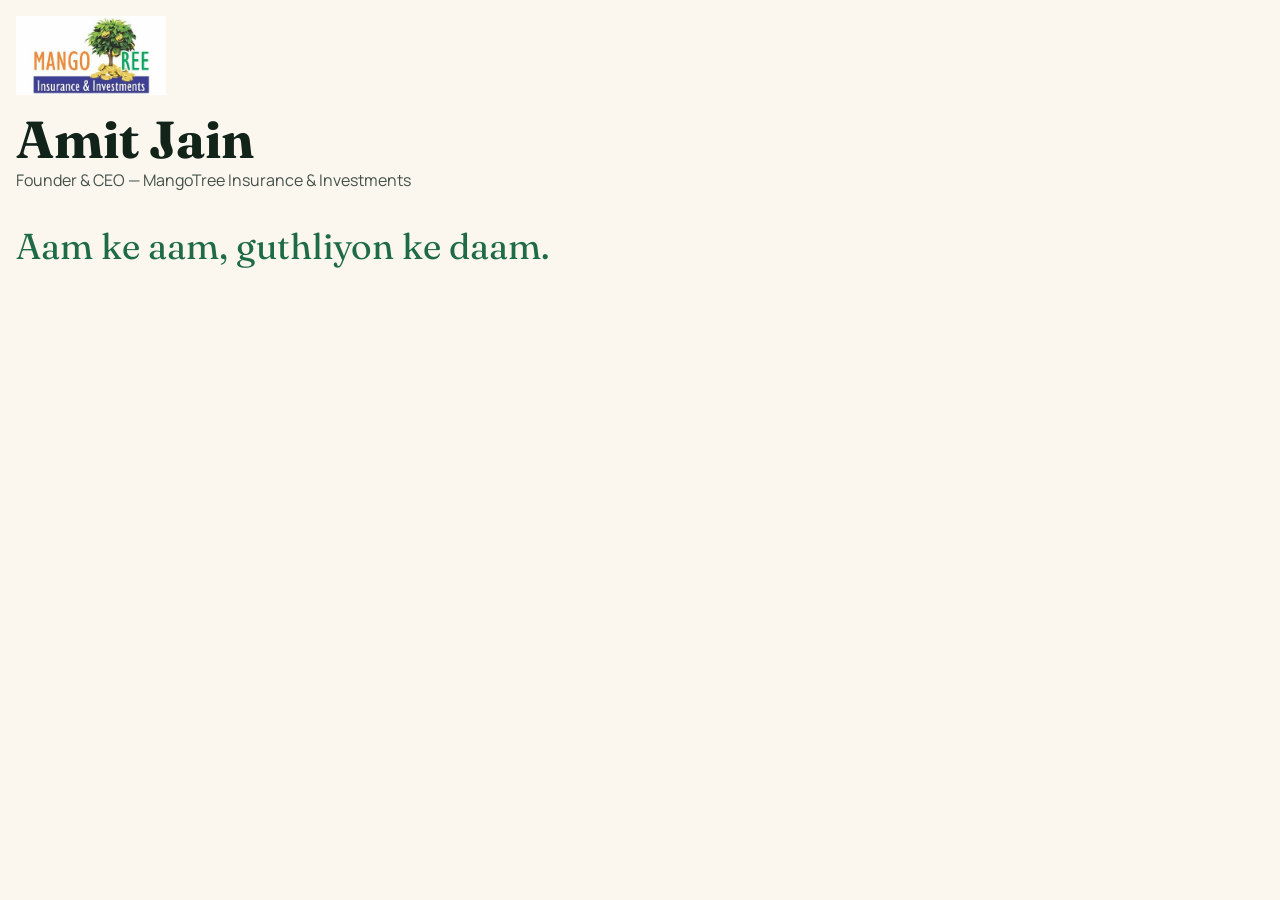
==== index.html @ afc6d222 "feat(phase-1): initialize foundation, design tokens, and base layout" ====
<!DOCTYPE html>
<html lang="en-IN">
<head>
  <meta charset="UTF-8">
  <meta name="viewport" content="width=device-width, initial-scale=1, viewport-fit=cover">
  <title>MangoTree Insurance & Investments</title>
  <link rel="preconnect" href="https://fonts.googleapis.com">
  <link rel="preconnect" href="https://fonts.gstatic.com" crossorigin>
  <link href="https://fonts.googleapis.com/css2?family=Fraunces:ital,opsz,wght@0,9..144,100..900;1,9..144,100..900&family=Manrope:wght@200..800&display=swap" rel="stylesheet">
  
  <link rel="stylesheet" href="./css/tokens.css">
  <link rel="stylesheet" href="./css/base.css">
  <link rel="stylesheet" href="./css/layout.css">
  
  <style>
    /* Temporary styling for Phase 1 */
    .hero-container {
      padding: var(--s-4);
      display: flex;
      flex-direction: column;
      align-items: flex-start;
      gap: var(--s-4);
    }
    .logo {
      width: 150px;
    }
    h1 {
      font-family: var(--font-display);
      font-size: var(--fs-hero);
      margin: 0;
      line-height: 1.1;
    }
    h2 {
      font-family: var(--font-ui);
      font-size: var(--fs-body);
      color: var(--ink-2);
      font-weight: normal;
      margin: 0;
    }
    .tagline {
      font-family: var(--font-display);
      font-size: var(--fs-h2);
      color: var(--leaf-700);
      margin: var(--s-2) 0;
    }
  </style>
</head>
<body>
  <div class="hero-container">
    <img id="hero-logo" class="logo" src="" alt="MangoTree Logo">
    <div>
      <h1 id="hero-name">Name</h1>
      <h2 id="hero-title">Title</h2>
    </div>
    <p id="hero-tagline" class="tagline" lang="hi-Latn">Tagline</p>
  </div>

  <script type="module">
    import { CONFIG } from './js/config.js';
    
    document.addEventListener("DOMContentLoaded", () => {
      document.title = `${CONFIG.profile.name} | ${CONFIG.profile.title} | ${CONFIG.profile.company}`;
      document.getElementById('hero-name').textContent = CONFIG.profile.name;
      document.getElementById('hero-title').textContent = `${CONFIG.profile.title} — ${CONFIG.profile.company}`;
      document.getElementById('hero-tagline').textContent = CONFIG.profile.tagline;
      document.getElementById('hero-logo').src = './assets/img/logo-mangotree.png';
    });
  </script>
</body>
</html>
---- css/tokens.css ----
@layer tokens, base, layout, components, sections, motion;

@layer tokens {
  :root {
    color-scheme: light;

    /* Color — REPLACE with values sampled from the real logo */
    --paper: #FBF7EF;  --paper-2: #F3ECDD;
    --ink: #12231A;    --ink-2: #445248;
    --leaf-900: #0F3D2A; --leaf-700: #1E6B45;
    --mango-500: #F29A1F; --sky-700: #1F4E8C;
    --line: rgb(18 35 26 / .12);
    --focus: var(--sky-700);

    /* Type */
    --font-display: "Fraunces", Georgia, "Times New Roman", serif;
    --font-ui: "Manrope", system-ui, -apple-system, "Segoe UI", Roboto, sans-serif;
    --fs-hero: clamp(2rem, 1.2rem + 3.6vw, 3.25rem);
    --fs-h2:   clamp(1.5rem, 1.1rem + 1.6vw, 2.25rem);
    --fs-body: 1rem;
    --fs-small: .8125rem;

    /* Space (4-pt) */
    --s-1: 4px; --s-2: 8px; --s-3: 12px; --s-4: 16px;
    --s-5: 24px; --s-6: 32px; --s-7: 48px; --s-8: 72px;

    /* Shape + elevation */
    --r-sm: 10px; --r-md: 18px; --r-pill: 999px;
    --sh-1: 0 1px 2px rgb(18 35 26 / .06), 0 2px 8px rgb(18 35 26 / .05);
    --sh-2: 0 4px 14px rgb(18 35 26 / .10);
    --sh-3: 0 18px 48px rgb(18 35 26 / .22);

    /* Motion */
    --ease-out: cubic-bezier(.22, 1, .36, 1);
    --ease-in-out: cubic-bezier(.65, 0, .35, 1);
    --dur-1: 120ms; --dur-2: 220ms; --dur-3: 400ms; --dur-4: 700ms;
  }
}
---- css/base.css ----
@layer base {
  html { -webkit-text-size-adjust: 100%; scroll-padding-top: 1rem; }
  body { margin: 0; background: var(--paper); color: var(--ink);
         font: 400 var(--fs-body)/1.6 var(--font-ui);
         -webkit-tap-highlight-color: transparent; }
  a, button { touch-action: manipulation; }
  :focus-visible { outline: 2px solid var(--focus); outline-offset: 2px; }
  .hero { min-height: 100svh; }
  img { max-width: 100%; height: auto; }
  body:has(dialog[open]) { overflow: hidden; }
}
---- css/layout.css ----
/* Layout styles will be added in Phase 2/3 */
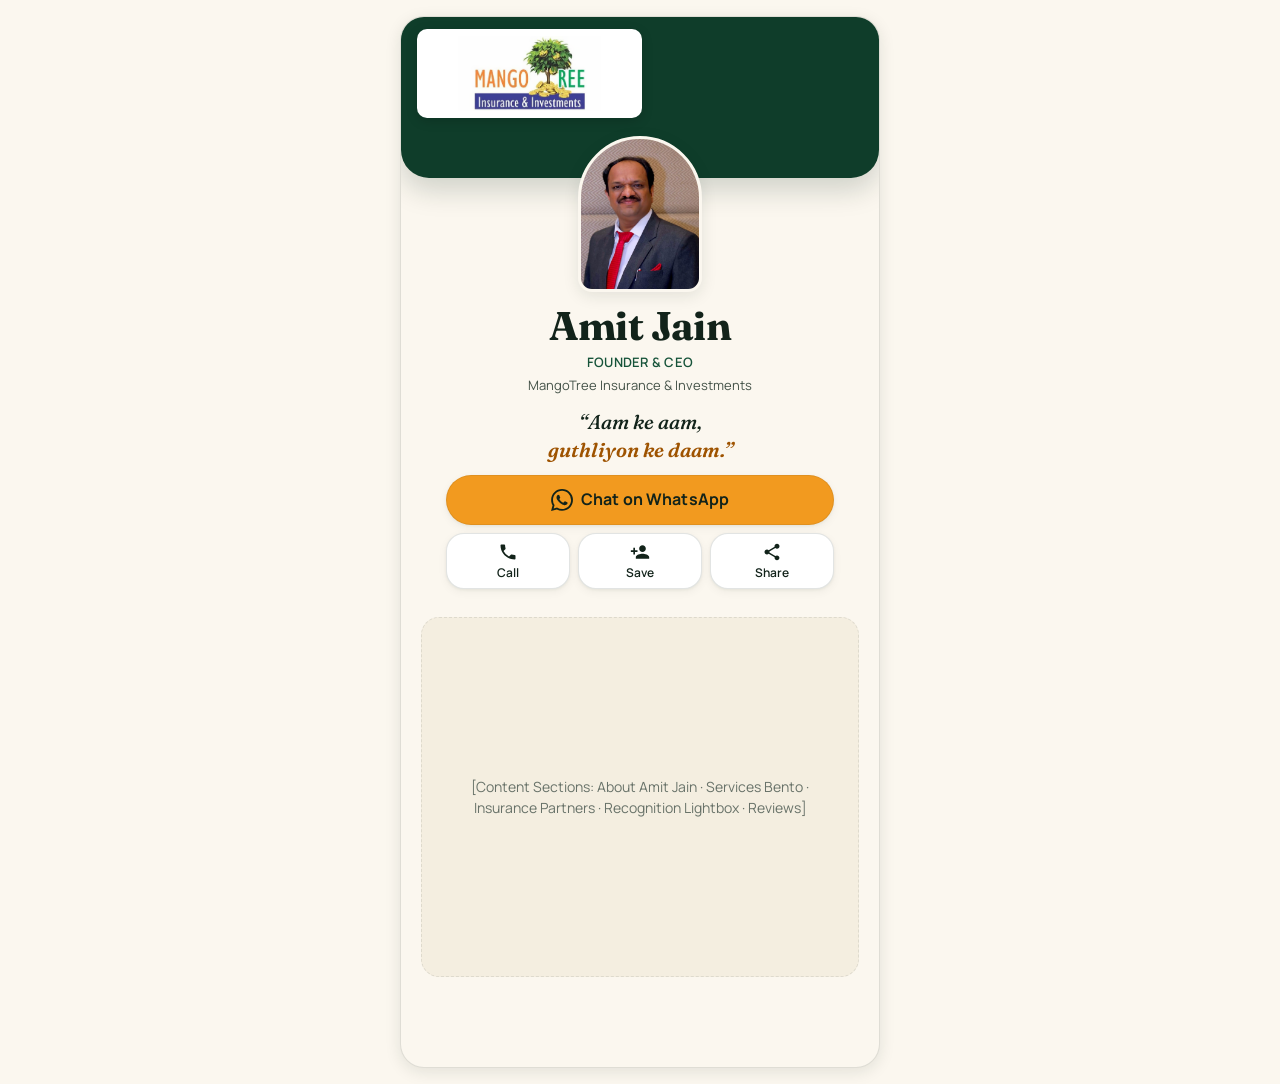
==== commit 34f557a8: "feat(phase-2-3): complete hero, action cluster, vcard, share modal, and toast system" ====
--- a/index.html
+++ b/index.html
@@ -3,68 +3,355 @@
 <head>
   <meta charset="UTF-8">
   <meta name="viewport" content="width=device-width, initial-scale=1, viewport-fit=cover">
-  <title>MangoTree Insurance & Investments</title>
+  <meta name="theme-color" content="#0F3D2A">
+  <meta name="description" content="MangoTree Insurance & Investments — Personalised guidance for Life, Health, Mutual Funds and General Insurance by Amit Jain, Founder & CEO.">
+  <title>Amit Jain — Founder & CEO | MangoTree Insurance & Investments</title>
+
+  <!-- Typography Preconnect & Google Fonts -->
   <link rel="preconnect" href="https://fonts.googleapis.com">
   <link rel="preconnect" href="https://fonts.gstatic.com" crossorigin>
-  <link href="https://fonts.googleapis.com/css2?family=Fraunces:ital,opsz,wght@0,9..144,100..900;1,9..144,100..900&family=Manrope:wght@200..800&display=swap" rel="stylesheet">
+  <link href="https://fonts.googleapis.com/css2?family=Fraunces:ital,opsz,wght@0,9..144,500;0,9..144,600;0,9..144,700;1,9..144,500;1,9..144,600&family=Manrope:wght@400;500;600;700&display=swap" rel="stylesheet">
   
+  <!-- Modern Cascading Layer Stylesheets -->
   <link rel="stylesheet" href="./css/tokens.css">
   <link rel="stylesheet" href="./css/base.css">
   <link rel="stylesheet" href="./css/layout.css">
-  
-  <style>
-    /* Temporary styling for Phase 1 */
-    .hero-container {
-      padding: var(--s-4);
-      display: flex;
-      flex-direction: column;
-      align-items: flex-start;
-      gap: var(--s-4);
-    }
-    .logo {
-      width: 150px;
-    }
-    h1 {
-      font-family: var(--font-display);
-      font-size: var(--fs-hero);
-      margin: 0;
-      line-height: 1.1;
-    }
-    h2 {
-      font-family: var(--font-ui);
-      font-size: var(--fs-body);
-      color: var(--ink-2);
-      font-weight: normal;
-      margin: 0;
-    }
-    .tagline {
-      font-family: var(--font-display);
-      font-size: var(--fs-h2);
-      color: var(--leaf-700);
-      margin: var(--s-2) 0;
-    }
-  </style>
+  <link rel="stylesheet" href="./css/components.css">
 </head>
 <body>
-  <div class="hero-container">
-    <img id="hero-logo" class="logo" src="" alt="MangoTree Logo">
-    <div>
-      <h1 id="hero-name">Name</h1>
-      <h2 id="hero-title">Title</h2>
+
+  <!-- Inlined SVG Sprite: Guaranteed 100% reliable rendering across all protocols -->
+  <svg xmlns="http://www.w3.org/2000/svg" style="display: none;" aria-hidden="true">
+    <symbol id="icon-whatsapp" viewBox="0 0 24 24">
+      <path fill="currentColor" d="M17.472 14.382c-.297-.149-1.758-.867-2.03-.967-.273-.099-.471-.148-.67.15-.197.297-.767.966-.94 1.164-.173.199-.347.223-.644.075-.297-.15-1.255-.463-2.39-1.475-.888-.788-1.487-1.761-1.66-2.059-.173-.297-.018-.458.13-.606.134-.133.298-.347.446-.52.149-.174.198-.298.298-.497.099-.198.05-.371-.025-.52-.075-.149-.669-1.612-.916-2.207-.242-.579-.487-.5-.669-.51a12.8 12.8 0 0 0-.57-.01c-.198 0-.52.074-.792.372-.272.297-1.04 1.016-1.04 2.479 0 1.462 1.065 2.875 1.213 3.074.149.198 2.096 3.2 5.077 4.487.709.306 1.262.489 1.694.625.712.227 1.36.195 1.871.118.571-.085 1.758-.719 2.006-1.413.248-.694.248-1.289.173-1.413-.074-.124-.272-.198-.57-.347m-5.421 7.403h-.004a9.87 9.87 0 0 1-5.031-1.378l-.361-.214-3.741.982.998-3.648-.235-.374a9.86 9.86 0 0 1-1.51-5.26c.001-5.45 4.436-9.884 9.888-9.884 2.64 0 5.122 1.03 6.988 2.898a9.825 9.825 0 0 1 2.893 6.994c-.003 5.45-4.437 9.884-9.885 9.884m8.413-18.297A11.815 11.815 0 0 0 12.05 0C5.495 0 .16 5.335.157 11.892c0 2.096.547 4.142 1.588 5.945L.057 24l6.305-1.654a11.882 11.882 0 0 0 5.683 1.448h.005c6.554 0 11.89-5.335 11.893-11.893a11.821 11.821 0 0 0-3.48-8.413z"/>
+    </symbol>
+    <symbol id="icon-phone" viewBox="0 0 24 24">
+      <path fill="currentColor" d="M6.62 10.79a15.053 15.053 0 0 0 6.59 6.59l2.2-2.2c.27-.27.67-.36 1.02-.24 1.12.37 2.33.57 3.57.57.55 0 1 .45 1 1V20c0 .55-.45 1-1 1-9.39 0-17-7.61-17-17 0-.55.45-1 1-1h3.5c.55 0 1 .45 1 1 0 1.25.2 2.45.57 3.57.11.35.03.74-.25 1.02l-2.2 2.2z"/>
+    </symbol>
+    <symbol id="icon-user-plus" viewBox="0 0 24 24">
+      <path fill="currentColor" d="M15 12c2.21 0 4-1.79 4-4s-1.79-4-4-4-4 1.79-4 4 1.79 4 4 4zm-9-2V7H4v3H1v2h3v3h2v-3h3v-2H6zm9 4c-2.67 0-8 1.34-8 4v2h16v-2c0-2.66-5.33-4-8-4z"/>
+    </symbol>
+    <symbol id="icon-share" viewBox="0 0 24 24">
+      <path fill="currentColor" d="M18 16.08c-.76 0-1.44.3-1.96.77L8.91 12.7c.05-.23.09-.46.09-.7s-.04-.47-.09-.7l7.05-4.11c.54.5 1.25.81 2.04.81 1.66 0 3-1.34 3-3s-1.34-3-3-3-3 1.34-3 3c0 .24.04.47.09.7L8.04 9.81C7.5 9.31 6.79 9 6 9c-1.66 0-3 1.34-3 3s1.34 3 3 3c.79 0 1.5-.31 2.04-.81l7.12 4.16c-.05.21-.08.43-.08.65 0 1.61 1.31 2.92 2.92 2.92 1.61 0 2.92-1.31 2.92-2.92s-1.31-2.92-2.92-2.92z"/>
+    </symbol>
+    <symbol id="icon-copy" viewBox="0 0 24 24">
+      <path fill="currentColor" d="M16 1H4c-1.1 0-2 .9-2 2v14h2V3h12V1zm3 4H8c-1.1 0-2 .9-2 2v14c0 1.1.9 2 2 2h11c1.1 0 2-.9 2-2V7c0-1.1-.9-2-2-2zm0 16H8V7h11v14z"/>
+    </symbol>
+    <symbol id="icon-close" viewBox="0 0 24 24">
+      <path fill="currentColor" d="M19 6.41L17.59 5 12 10.59 6.41 5 5 6.41 10.59 12 5 17.59 6.41 19 12 13.41 17.59 19 19 17.59 13.41 12z"/>
+    </symbol>
+    <symbol id="icon-x" viewBox="0 0 24 24">
+      <path fill="currentColor" d="M18.244 2.25h3.308l-7.227 8.26 8.502 11.24H16.17l-5.214-6.817L4.99 21.75H1.68l7.73-8.835L1.254 2.25H8.08l4.713 6.231zm-1.161 17.52h1.833L7.084 4.126H5.117z"/>
+    </symbol>
+    <symbol id="icon-facebook" viewBox="0 0 24 24">
+      <path fill="currentColor" d="M24 12.073c0-6.627-5.373-12-12-12s-12 5.373-12 12c0 5.99 4.388 10.954 10.125 11.854v-8.385H7.078v-3.47h3.047V9.43c0-3.007 1.792-4.669 4.533-4.669 1.312 0 2.686.235 2.686.235v2.953H15.83c-1.491 0-1.956.925-1.956 1.874v2.25h3.328l-.532 3.47h-2.796v8.385C19.612 23.027 24 18.062 24 12.073z"/>
+    </symbol>
+    <symbol id="icon-linkedin" viewBox="0 0 24 24">
+      <path fill="currentColor" d="M19 0h-14c-2.761 0-5 2.239-5 5v14c0 2.761 2.239 5 5 5h14c2.762 0 5-2.239 5-5v-14c0-2.761-2.238-5-5-5zm-11 19h-3v-11h3v11zm-1.5-12.268c-.966 0-1.75-.79-1.75-1.764s.784-1.764 1.75-1.764 1.75.79 1.75 1.764-.783 1.764-1.75 1.764zm13.5 12.268h-3v-5.604c0-3.368-4-3.113-4 0v5.604h-3v-11h3v1.765c1.396-2.586 7-2.777 7 2.476v6.759z"/>
+    </symbol>
+  </svg>
+
+  <!-- Mobile-first App Shell -->
+  <main class="app-shell">
+    
+    <!-- Hero Section -->
+    <section class="hero-section" aria-label="Amit Jain profile header">
+      
+      <!-- Canopy Field: Forest Green Protective Header -->
+      <div class="canopy-field">
+        <header class="canopy-header">
+          <a href="./" class="brand-logo-link" aria-label="MangoTree Insurance & Investments Home">
+            <img id="brand-logo" class="brand-logo" src="./assets/img/logo-mangotree.png" alt="MangoTree Insurance & Investments Logo">
+          </a>
+        </header>
+      </div>
+
+      <!-- Canopy Arch: Amit Jain Portrait -->
+      <div class="portrait-arch-wrap">
+        <div class="portrait-arch">
+          <picture>
+            <source srcset="./assets/img/portrait-amit-jain.jpeg" type="image/jpeg">
+            <img id="portrait-img" class="portrait-img" src="./assets/img/portrait-amit-jain.jpeg" alt="Portrait of Amit Jain" width="124" height="156" fetchpriority="high">
+          </picture>
+        </div>
+      </div>
+
+      <!-- Identity Details -->
+      <div class="hero-identity">
+        <h1 id="hero-name" class="hero-name">Amit Jain</h1>
+        <p id="hero-role" class="hero-role">Founder & CEO</p>
+        <p id="hero-company" class="hero-company">MangoTree Insurance & Investments</p>
+        
+        <!-- Tagline: Hindi in Latin Script with WCAG AA Accent -->
+        <p id="hero-tagline" class="hero-tagline" lang="hi-Latn">
+          <span class="tagline-primary">“Aam ke aam,</span>
+          <span class="tagline-accent">guthliyon ke daam.”</span>
+        </p>
+      </div>
+
+      <!-- Action Cluster: WhatsApp Primary + Call, Save, Share Secondary -->
+      <div id="hero-actions" class="hero-actions-container" aria-label="Primary contact actions">
+        <a id="cta-whatsapp-hero" class="btn btn-whatsapp" href="https://wa.me/919911502502" target="_blank" rel="noopener noreferrer" aria-label="Chat on WhatsApp with Amit Jain">
+          <svg class="btn-icon" aria-hidden="true" width="22" height="22">
+            <use href="#icon-whatsapp"></use>
+          </svg>
+          <span>Chat on WhatsApp</span>
+        </a>
+
+        <div class="hero-secondary-grid">
+          <a id="cta-call-hero" class="btn btn-secondary" href="tel:+919911502502" aria-label="Call Amit Jain">
+            <svg class="btn-icon" aria-hidden="true" width="18" height="18">
+              <use href="#icon-phone"></use>
+            </svg>
+            <span class="btn-label">Call</span>
+          </a>
+
+          <button type="button" id="cta-save-hero" class="btn btn-secondary" aria-label="Save contact to phone">
+            <svg class="btn-icon" aria-hidden="true" width="18" height="18">
+              <use href="#icon-user-plus"></use>
+            </svg>
+            <span class="btn-label">Save</span>
+          </button>
+
+          <button type="button" id="cta-share-hero" class="btn btn-secondary" aria-label="Share digital business card">
+            <svg class="btn-icon" aria-hidden="true" width="18" height="18">
+              <use href="#icon-share"></use>
+            </svg>
+            <span class="btn-label">Share</span>
+          </button>
+        </div>
+      </div>
+    </section>
+
+    <!-- Main Content Area / Upcoming Phases Preview -->
+    <div class="content-body" style="padding: 1rem 1.25rem;">
+      <div style="height: 360px; border: 1.5px dashed var(--line); border-radius: var(--r-md); display: flex; align-items: center; justify-content: center; padding: 1.5rem; background: var(--paper-2); opacity: 0.8; text-align: center; font-size: 0.875rem; color: var(--ink-2);">
+        <span>[Content Sections: About Amit Jain · Services Bento · Insurance Partners · Recognition Lightbox · Reviews]</span>
+      </div>
     </div>
-    <p id="hero-tagline" class="tagline" lang="hi-Latn">Tagline</p>
-  </div>
-
-  <script type="module">
-    import { CONFIG } from './js/config.js';
-    
-    document.addEventListener("DOMContentLoaded", () => {
-      document.title = `${CONFIG.profile.name} | ${CONFIG.profile.title} | ${CONFIG.profile.company}`;
-      document.getElementById('hero-name').textContent = CONFIG.profile.name;
-      document.getElementById('hero-title').textContent = `${CONFIG.profile.title} — ${CONFIG.profile.company}`;
-      document.getElementById('hero-tagline').textContent = CONFIG.profile.tagline;
-      document.getElementById('hero-logo').src = './assets/img/logo-mangotree.png';
-    });
+
+  </main>
+
+  <!-- Sticky Mobile Action Bar (Appears conditionally on scroll) -->
+  <nav id="mobile-action-bar" class="mobile-action-bar" aria-label="Quick contact actions" aria-hidden="true">
+    <div class="mobile-action-bar-inner">
+      <a id="cta-whatsapp-bar" class="bar-btn bar-btn-whatsapp" href="https://wa.me/919911502502" target="_blank" rel="noopener noreferrer" aria-label="Chat on WhatsApp">
+        <svg class="btn-icon" aria-hidden="true" width="18" height="18">
+          <use href="#icon-whatsapp"></use>
+        </svg>
+        <span>WhatsApp</span>
+      </a>
+
+      <a id="cta-call-bar" class="bar-btn" href="tel:+919911502502" aria-label="Call Amit Jain">
+        <svg class="btn-icon" aria-hidden="true" width="18" height="18">
+          <use href="#icon-phone"></use>
+        </svg>
+        <span>Call</span>
+      </a>
+
+      <button type="button" id="cta-save-bar" class="bar-btn" aria-label="Save contact to phone">
+        <svg class="btn-icon" aria-hidden="true" width="18" height="18">
+          <use href="#icon-user-plus"></use>
+        </svg>
+        <span>Save</span>
+      </button>
+
+      <button type="button" id="cta-share-bar" class="bar-btn" aria-label="Share digital business card">
+        <svg class="btn-icon" aria-hidden="true" width="18" height="18">
+          <use href="#icon-share"></use>
+        </svg>
+        <span>Share</span>
+      </button>
+    </div>
+  </nav>
+
+  <!-- Custom Accessible Share Modal Dialog -->
+  <dialog id="share-dialog" aria-labelledby="share-dialog-title">
+    <div class="dialog-sheet">
+      <header class="dialog-header">
+        <h2 id="share-dialog-title" class="dialog-title">Share Digital Card</h2>
+        <button type="button" class="dialog-close-btn" data-close-dialog aria-label="Close dialog">
+          <svg class="btn-icon" aria-hidden="true"><use href="#icon-close"></use></svg>
+        </button>
+      </header>
+
+      <div class="dialog-body">
+        <p style="margin: 0; font-size: var(--fs-small); color: var(--ink-2);">
+          Share Amit Jain's smart digital business card with your contacts:
+        </p>
+
+        <!-- Platform Targets: Sharing digital card URL to visitor's own network -->
+        <div class="share-grid">
+          <a id="share-whatsapp" class="share-item share-item-whatsapp" href="#" target="_blank" rel="noopener noreferrer" aria-label="Share via WhatsApp">
+            <span class="share-icon-wrap">
+              <svg class="btn-icon" aria-hidden="true"><use href="#icon-whatsapp"></use></svg>
+            </span>
+            <span>WhatsApp</span>
+          </a>
+
+          <a id="share-x" class="share-item share-item-x" href="#" target="_blank" rel="noopener noreferrer" aria-label="Share on X">
+            <span class="share-icon-wrap">
+              <svg class="btn-icon" aria-hidden="true"><use href="#icon-x"></use></svg>
+            </span>
+            <span>X (Twitter)</span>
+          </a>
+
+          <a id="share-facebook" class="share-item share-item-facebook" href="#" target="_blank" rel="noopener noreferrer" aria-label="Share on Facebook">
+            <span class="share-icon-wrap">
+              <svg class="btn-icon" aria-hidden="true"><use href="#icon-facebook"></use></svg>
+            </span>
+            <span>Facebook</span>
+          </a>
+
+          <a id="share-linkedin" class="share-item share-item-linkedin" href="#" target="_blank" rel="noopener noreferrer" aria-label="Share on LinkedIn">
+            <span class="share-icon-wrap">
+              <svg class="btn-icon" aria-hidden="true"><use href="#icon-linkedin"></use></svg>
+            </span>
+            <span>LinkedIn</span>
+          </a>
+        </div>
+
+        <!-- Copy Direct Link Bar -->
+        <div class="copy-link-box">
+          <input type="text" id="share-url-input" class="copy-link-input" readonly value="" aria-label="Card Link URL">
+          <button type="button" id="btn-copy-link" class="btn-copy-action">
+            <svg class="btn-icon" style="width: 14px; height: 14px;" aria-hidden="true"><use href="#icon-copy"></use></svg>
+            <span>Copy</span>
+          </button>
+        </div>
+      </div>
+    </div>
+  </dialog>
+
+  <!-- ARIA Live Toast Notification Region -->
+  <div id="toast-region" class="toast-region" role="status" aria-live="polite" aria-atomic="true"></div>
+
+  <!-- Standard ES Module Entry -->
+  <script type="module" src="./js/main.js"></script>
+
+  <!-- Desktop file:// Protocol Fallback (Guarantees zero CORS failures when double-clicking index.html) -->
+  <script>
+    if (window.location.protocol === 'file:') {
+      (function() {
+        const CONFIG = {
+          name: "Amit Jain",
+          company: "MangoTree Insurance & Investments",
+          title: "Founder & CEO",
+          phoneE164: "+919911502502",
+          email: "mangotreeinsurance@gmail.com",
+          website: "https://www.mangotreeinsurance.com/",
+          address: "324, Cloud-9 Towers, Vaishali;Ghaziabad;;201010;India",
+          tagline: "Aam ke aam, guthliyon ke daam.",
+          shareText: "Check out MangoTree Insurance & Investments for personalised insurance and investment guidance."
+        };
+
+        function showToast(msg, type) {
+          const region = document.getElementById('toast-region');
+          if (!region) return;
+          region.innerHTML = '<div class="toast-card toast-enter toast-' + (type || 'info') + '"><span>' + msg + '</span></div>';
+          setTimeout(() => { region.innerHTML = ''; }, 3200);
+        }
+
+        // vCard download handler
+        function downloadVCard() {
+          try {
+            const vcard = "BEGIN:VCARD\r\nVERSION:3.0\r\nN:Jain;Amit;;;\r\nFN:" + CONFIG.name + "\r\nORG:" + CONFIG.company + "\r\nTITLE:" + CONFIG.title + "\r\nTEL;TYPE=WORK,VOICE:" + CONFIG.phoneE164 + "\r\nEMAIL;TYPE=WORK:" + CONFIG.email + "\r\nURL:" + CONFIG.website + "\r\nADR;TYPE=WORK:;;" + CONFIG.address + "\r\nNOTE:" + CONFIG.tagline + "\r\nEND:VCARD\r\n";
+            const blob = new Blob([vcard], { type: 'text/vcard;charset=utf-8' });
+            const url = URL.createObjectURL(blob);
+            const a = document.createElement('a');
+            a.href = url;
+            a.download = "Amit_Jain.vcf";
+            a.click();
+            setTimeout(() => URL.revokeObjectURL(url), 12000);
+            showToast('Contact card downloaded! Open to save.', 'success');
+          } catch (e) {
+            const a = document.createElement('a');
+            a.href = './assets/amit-jain.vcf';
+            a.download = "Amit_Jain.vcf";
+            a.click();
+            showToast('Downloading contact card...', 'info');
+          }
+        }
+
+        // Dialog and share setup
+        const dialog = document.getElementById('share-dialog');
+        const shareUrl = window.location.href;
+        const linkInput = document.getElementById('share-url-input');
+        if (linkInput) linkInput.value = shareUrl;
+
+        // Share endpoints
+        const shareWhatsapp = document.getElementById('share-whatsapp');
+        const shareX = document.getElementById('share-x');
+        const shareFb = document.getElementById('share-facebook');
+        const shareLi = document.getElementById('share-linkedin');
+        if (shareWhatsapp) shareWhatsapp.href = "https://wa.me/?text=" + encodeURIComponent(CONFIG.shareText + " " + shareUrl);
+        if (shareX) shareX.href = "https://x.com/intent/post?text=" + encodeURIComponent(CONFIG.shareText) + "&url=" + encodeURIComponent(shareUrl);
+        if (shareFb) shareFb.href = "https://www.facebook.com/sharer/sharer.php?u=" + encodeURIComponent(shareUrl);
+        if (shareLi) shareLi.href = "https://www.linkedin.com/sharing/share-offsite/?url=" + encodeURIComponent(shareUrl);
+
+        function triggerShare() {
+          const isMobile = /Android|iPhone|iPad|iPod/i.test(navigator.userAgent);
+          if (isMobile && navigator.share && navigator.canShare && navigator.canShare({ url: shareUrl })) {
+            navigator.share({ title: CONFIG.name, text: CONFIG.shareText, url: shareUrl }).catch(() => {});
+          } else if (dialog) {
+            dialog.showModal();
+            document.body.classList.add('dialog-open');
+          }
+        }
+
+        // Wire buttons
+        ['cta-save-hero', 'cta-save-bar'].forEach(id => {
+          const btn = document.getElementById(id);
+          if (btn) btn.onclick = downloadVCard;
+        });
+
+        ['cta-share-hero', 'cta-share-bar'].forEach(id => {
+          const btn = document.getElementById(id);
+          if (btn) btn.onclick = triggerShare;
+        });
+
+        if (dialog) {
+          dialog.addEventListener('click', (e) => {
+            const rect = dialog.getBoundingClientRect();
+            if (e.clientX < rect.left || e.clientX > rect.right || e.clientY < rect.top || e.clientY > rect.bottom) {
+              dialog.close();
+              document.body.classList.remove('dialog-open');
+            }
+          });
+          const closeBtn = dialog.querySelector('[data-close-dialog]');
+          if (closeBtn) closeBtn.onclick = () => { dialog.close(); document.body.classList.remove('dialog-open'); };
+        }
+
+        const copyBtn = document.getElementById('btn-copy-link');
+        if (copyBtn) {
+          copyBtn.onclick = () => {
+            navigator.clipboard.writeText(shareUrl).then(() => {
+              showToast('Card link copied to clipboard!', 'success');
+            }).catch(() => {
+              showToast('Link copied!', 'success');
+            });
+          };
+        }
+
+        // Mobile action bar observer
+        const heroActions = document.getElementById('hero-actions');
+        const actionBar = document.getElementById('mobile-action-bar');
+        if (heroActions && actionBar && 'IntersectionObserver' in window) {
+          const observer = new IntersectionObserver(entries => {
+            entries.forEach(entry => {
+              if (!entry.isIntersecting && entry.boundingClientRect.top < 0) {
+                actionBar.classList.add('is-visible');
+                actionBar.setAttribute('aria-hidden', 'false');
+              } else {
+                actionBar.classList.remove('is-visible');
+                actionBar.setAttribute('aria-hidden', 'true');
+              }
+            });
+          });
+          observer.observe(heroActions);
+        }
+      })();
+    }
   </script>
 </body>
 </html>
--- a/css/tokens.css
+++ b/css/tokens.css
@@ -4,35 +4,65 @@
   :root {
     color-scheme: light;
 
-    /* Color — REPLACE with values sampled from the real logo */
-    --paper: #FBF7EF;  --paper-2: #F3ECDD;
-    --ink: #12231A;    --ink-2: #445248;
-    --leaf-900: #0F3D2A; --leaf-700: #1E6B45;
-    --mango-500: #F29A1F; --sky-700: #1F4E8C;
+    /* Brand Color Palette */
+    --paper: #FBF7EF;
+    --paper-2: #F3ECDD;
+    --paper-card: #FFFFFF;
+    --ink: #12231A;
+    --ink-2: #445248;
+    --ink-muted: #627367;
+    --leaf-950: #09261A;
+    --leaf-900: #0F3D2A;
+    --leaf-800: #165339;
+    --leaf-700: #1E6B45;
+    --mango-500: #F29A1F;
+    --mango-600: #DA820D;
+    --mango-text: #9E5300; /* WCAG AA accessible (> 5:1) on --paper */
+    --sky-700: #1F4E8C;
     --line: rgb(18 35 26 / .12);
+    --line-subtle: rgb(18 35 26 / .06);
+    --line-canopy: rgb(251 247 239 / .15);
     --focus: var(--sky-700);
 
-    /* Type */
+    /* Typography */
     --font-display: "Fraunces", Georgia, "Times New Roman", serif;
     --font-ui: "Manrope", system-ui, -apple-system, "Segoe UI", Roboto, sans-serif;
-    --fs-hero: clamp(2rem, 1.2rem + 3.6vw, 3.25rem);
-    --fs-h2:   clamp(1.5rem, 1.1rem + 1.6vw, 2.25rem);
+    
+    --fs-hero: clamp(1.75rem, 1.25rem + 2.5vw, 2.5rem);
+    --fs-h2: clamp(1.35rem, 1.05rem + 1.5vw, 1.85rem);
+    --fs-title: clamp(0.95rem, 0.85rem + 0.5vw, 1.1rem);
     --fs-body: 1rem;
-    --fs-small: .8125rem;
+    --fs-small: 0.8125rem;
+    --fs-caption: 0.75rem;
 
-    /* Space (4-pt) */
-    --s-1: 4px; --s-2: 8px; --s-3: 12px; --s-4: 16px;
-    --s-5: 24px; --s-6: 32px; --s-7: 48px; --s-8: 72px;
+    /* Space Scale (4-pt grid) */
+    --s-1: 4px;
+    --s-2: 8px;
+    --s-3: 12px;
+    --s-4: 16px;
+    --s-5: 24px;
+    --s-6: 32px;
+    --s-7: 48px;
+    --s-8: 72px;
 
-    /* Shape + elevation */
-    --r-sm: 10px; --r-md: 18px; --r-pill: 999px;
-    --sh-1: 0 1px 2px rgb(18 35 26 / .06), 0 2px 8px rgb(18 35 26 / .05);
-    --sh-2: 0 4px 14px rgb(18 35 26 / .10);
+    /* Shape & Elevation */
+    --r-sm: 10px;
+    --r-md: 18px;
+    --r-lg: 24px;
+    --r-arch: 140px 140px 16px 16px;
+    --r-pill: 999px;
+    
+    --sh-1: 0 1px 3px rgb(18 35 26 / .06), 0 3px 10px rgb(18 35 26 / .05);
+    --sh-2: 0 4px 16px rgb(18 35 26 / .10);
     --sh-3: 0 18px 48px rgb(18 35 26 / .22);
+    --sh-canopy: 0 12px 28px rgb(9 38 26 / .18);
 
-    /* Motion */
+    /* Transitions & Motion Tokens */
     --ease-out: cubic-bezier(.22, 1, .36, 1);
     --ease-in-out: cubic-bezier(.65, 0, .35, 1);
-    --dur-1: 120ms; --dur-2: 220ms; --dur-3: 400ms; --dur-4: 700ms;
+    --dur-1: 120ms;
+    --dur-2: 220ms;
+    --dur-3: 400ms;
+    --dur-4: 700ms;
   }
 }
--- a/css/base.css
+++ b/css/base.css
@@ -1,11 +1,72 @@
 @layer base {
-  html { -webkit-text-size-adjust: 100%; scroll-padding-top: 1rem; }
-  body { margin: 0; background: var(--paper); color: var(--ink);
-         font: 400 var(--fs-body)/1.6 var(--font-ui);
-         -webkit-tap-highlight-color: transparent; }
-  a, button { touch-action: manipulation; }
-  :focus-visible { outline: 2px solid var(--focus); outline-offset: 2px; }
-  .hero { min-height: 100svh; }
-  img { max-width: 100%; height: auto; }
-  body:has(dialog[open]) { overflow: hidden; }
+  *, *::before, *::after {
+    box-sizing: border-box;
+  }
+
+  html {
+    -webkit-text-size-adjust: 100%;
+    scroll-behavior: smooth;
+    scroll-padding-top: var(--s-4);
+  }
+
+  body {
+    margin: 0;
+    padding: 0;
+    background-color: var(--paper);
+    color: var(--ink);
+    font-family: var(--font-ui);
+    font-size: var(--fs-body);
+    font-weight: 400;
+    line-height: 1.5;
+    -webkit-tap-highlight-color: transparent;
+    text-rendering: optimizeLegibility;
+    -webkit-font-smoothing: antialiased;
+    min-height: 100svh;
+    display: flex;
+    flex-direction: column;
+  }
+
+  a, button {
+    touch-action: manipulation;
+    font-family: inherit;
+    text-decoration: none;
+    color: inherit;
+  }
+
+  button {
+    background: none;
+    border: none;
+    cursor: pointer;
+    padding: 0;
+  }
+
+  img, svg {
+    display: block;
+    max-width: 100%;
+    height: auto;
+  }
+
+  :focus-visible {
+    outline: 2px solid var(--focus);
+    outline-offset: 2px;
+  }
+
+  /* Prevent body scrolling when dialog modal is open */
+  body:has(dialog[open]),
+  body.dialog-open {
+    overflow: hidden;
+  }
+
+  /* Accessible screen-reader only utility */
+  .sr-only {
+    position: absolute;
+    width: 1px;
+    height: 1px;
+    padding: 0;
+    margin: -1px;
+    overflow: hidden;
+    clip: rect(0, 0, 0, 0);
+    white-space: nowrap;
+    border: 0;
+  }
 }
--- a/css/layout.css
+++ b/css/layout.css
@@ -1 +1,239 @@
-/* Layout styles will be added in Phase 2/3 */
+@layer layout {
+  /* Main App Container — Mobile-first card container */
+  .app-shell {
+    width: 100%;
+    min-height: 100svh;
+    margin: 0 auto;
+    display: flex;
+    flex-direction: column;
+    position: relative;
+    background-color: var(--paper);
+    padding-bottom: calc(74px + env(safe-area-inset-bottom, 0px));
+  }
+
+  @media (min-width: 600px) {
+    .app-shell {
+      max-width: 480px;
+      margin: var(--s-4) auto;
+      border-radius: var(--r-lg);
+      border: 1px solid var(--line);
+      box-shadow: var(--sh-2);
+      overflow: hidden;
+      min-height: auto;
+    }
+  }
+
+  /* Hero Section */
+  .hero-section {
+    width: 100%;
+    position: relative;
+    display: flex;
+    flex-direction: column;
+    align-items: center;
+    text-align: center;
+    background-color: var(--paper);
+  }
+
+  /* Canopy Field — Deep Forest Green Protective Header */
+  .canopy-field {
+    width: 100%;
+    background-color: var(--leaf-900);
+    padding: max(var(--s-3), env(safe-area-inset-top)) var(--s-4) var(--s-7);
+    border-radius: 0 0 28px 28px;
+    box-shadow: var(--sh-canopy);
+    display: flex;
+    flex-direction: column;
+    align-items: center;
+    position: relative;
+  }
+
+  .canopy-header {
+    width: 100%;
+    display: flex;
+    justify-content: flex-start;
+    align-items: center;
+    margin-bottom: var(--s-3);
+  }
+
+  .brand-logo-link {
+    display: inline-flex;
+    align-items: center;
+    background-color: #FFFFFF;
+    padding: 6px 14px;
+    border-radius: var(--r-sm);
+    box-shadow: 0 3px 12px rgba(0, 0, 0, 0.16);
+    border: 1px solid rgba(255, 255, 255, 0.25);
+    transition: transform var(--dur-1) var(--ease-out);
+  }
+
+  .brand-logo-link:hover {
+    transform: scale(1.02);
+  }
+
+  .brand-logo {
+    width: clamp(140px, 38vw, 195px);
+    height: auto;
+    max-height: 75px;
+    object-fit: contain;
+    display: block;
+  }
+
+  /* Portrait Arch Wrapper — Overlaps the green canopy boundary */
+  .portrait-arch-wrap {
+    position: relative;
+    margin-top: calc(-1 * var(--s-6) - 10px);
+    margin-bottom: var(--s-3);
+    z-index: 2;
+  }
+
+  .portrait-arch {
+    width: 124px;
+    height: 156px;
+    border-radius: 62px 62px 14px 14px;
+    border: 3.5px solid var(--paper);
+    box-shadow: var(--sh-2);
+    overflow: hidden;
+    background-color: var(--paper-2);
+  }
+
+  .portrait-img {
+    width: 100%;
+    height: 100%;
+    object-fit: cover;
+    object-position: 50% 12%;
+  }
+
+  /* Identity Details */
+  .hero-identity {
+    padding: 0 var(--s-4);
+    display: flex;
+    flex-direction: column;
+    align-items: center;
+    gap: var(--s-1);
+    max-width: 100%;
+  }
+
+  .hero-name {
+    font-family: var(--font-display);
+    font-size: var(--fs-hero);
+    font-weight: 700;
+    line-height: 1.12;
+    color: var(--ink);
+    margin: 0;
+    letter-spacing: -0.015em;
+  }
+
+  .hero-role {
+    font-family: var(--font-ui);
+    font-size: var(--fs-small);
+    font-weight: 600;
+    color: var(--leaf-800);
+    letter-spacing: 0.02em;
+    text-transform: uppercase;
+    margin: 0;
+  }
+
+  .hero-company {
+    font-family: var(--font-ui);
+    font-size: var(--fs-small);
+    color: var(--ink-2);
+    margin: 0;
+  }
+
+  /* Tagline */
+  .hero-tagline {
+    font-family: var(--font-display);
+    font-size: clamp(1.05rem, 0.95rem + 0.6vw, 1.25rem);
+    font-style: italic;
+    font-weight: 500;
+    line-height: 1.35;
+    color: var(--ink);
+    margin: var(--s-2) 0 var(--s-3);
+    display: flex;
+    flex-direction: column;
+    align-items: center;
+    gap: 1px;
+  }
+
+  .tagline-accent {
+    color: var(--mango-text);
+    font-weight: 600;
+  }
+
+  /* Action Cluster Container */
+  .hero-actions-container {
+    width: 100%;
+    padding: 0 var(--s-4) var(--s-3);
+    display: flex;
+    flex-direction: column;
+    gap: var(--s-2);
+    max-width: 420px;
+  }
+
+  .hero-secondary-grid {
+    display: grid;
+    grid-template-columns: repeat(3, 1fr);
+    gap: var(--s-2);
+    width: 100%;
+  }
+
+  /* Sticky Mobile Action Bar */
+  .mobile-action-bar {
+    position: fixed;
+    bottom: 0;
+    left: 0;
+    right: 0;
+    z-index: 100;
+    background: rgba(251, 247, 239, 0.96);
+    backdrop-filter: blur(12px);
+    -webkit-backdrop-filter: blur(12px);
+    border-top: 1px solid var(--line);
+    box-shadow: 0 -4px 16px rgb(18 35 26 / .08);
+    padding: var(--s-2) var(--s-3) max(var(--s-2), env(safe-area-inset-bottom));
+    display: flex;
+    justify-content: center;
+    /* Static states: visibility controlled via class */
+    transform: translateY(110%);
+    opacity: 0;
+    pointer-events: none;
+    transition: transform var(--dur-2) var(--ease-out), opacity var(--dur-2) var(--ease-out);
+  }
+
+  .mobile-action-bar.is-visible {
+    transform: translateY(0);
+    opacity: 1;
+    pointer-events: auto;
+  }
+
+  .mobile-action-bar-inner {
+    width: 100%;
+    max-width: 440px;
+    display: grid;
+    grid-template-columns: 1.4fr 1fr 1fr 1fr;
+    gap: var(--s-1);
+    align-items: center;
+  }
+
+  /* Hide bottom bar when modal dialog is open */
+  body:has(dialog[open]) .mobile-action-bar,
+  body.dialog-open .mobile-action-bar {
+    display: none !important;
+  }
+
+  /* Desktop presentation adjustments */
+  @media (min-width: 600px) {
+    .mobile-action-bar {
+      max-width: 480px;
+      left: 50%;
+      right: auto;
+      transform: translate(-50%, 110%);
+      border-radius: var(--r-md) var(--r-md) 0 0;
+      border: 1px solid var(--line);
+      border-bottom: none;
+    }
+    
+    .mobile-action-bar.is-visible {
+      transform: translate(-50%, 0);
+    }
+  }
+}
--- a/css/components.css
+++ b/css/components.css
@@ -0,0 +1,348 @@
+@layer components {
+  /* Base Button Styling */
+  .btn {
+    display: inline-flex;
+    align-items: center;
+    justify-content: center;
+    gap: var(--s-2);
+    min-height: 46px;
+    padding: var(--s-2) var(--s-3);
+    border-radius: var(--r-md);
+    font-family: var(--font-ui);
+    font-size: var(--fs-small);
+    font-weight: 600;
+    line-height: 1.2;
+    text-align: center;
+    user-select: none;
+    transition: background-color var(--dur-1) var(--ease-out),
+                border-color var(--dur-1) var(--ease-out),
+                transform var(--dur-1) var(--ease-out),
+                box-shadow var(--dur-1) var(--ease-out);
+  }
+
+  .btn:active {
+    transform: scale(0.98);
+  }
+
+  @media (prefers-reduced-motion: reduce) {
+    .btn {
+      transition: none;
+    }
+    .btn:active {
+      transform: none;
+    }
+  }
+
+  /* Primary WhatsApp CTA — Visually dominant element */
+  .btn-whatsapp {
+    width: 100%;
+    min-height: 50px;
+    background-color: var(--mango-500);
+    color: var(--ink);
+    border: 1px solid rgba(18, 35, 26, 0.08);
+    border-radius: var(--r-pill);
+    font-size: 1rem;
+    font-weight: 700;
+    letter-spacing: 0.01em;
+    box-shadow: var(--sh-1);
+    gap: var(--s-2);
+  }
+
+  .btn-whatsapp:hover {
+    background-color: var(--mango-600);
+    box-shadow: var(--sh-2);
+  }
+
+  /* Secondary Hero CTAs (Call, Save, Share) */
+  .btn-secondary {
+    background-color: var(--paper-card);
+    color: var(--ink);
+    border: 1px solid var(--line);
+    border-radius: var(--r-md);
+    box-shadow: var(--sh-1);
+    flex-direction: column;
+    gap: 4px;
+    padding: var(--s-2) 4px;
+    min-height: 48px;
+  }
+
+  .btn-secondary:hover {
+    background-color: var(--paper-2);
+    border-color: rgba(18, 35, 26, 0.22);
+  }
+
+  .btn-secondary .btn-label {
+    font-size: var(--fs-caption);
+    font-weight: 600;
+  }
+
+  /* Icons */
+  .btn-icon {
+    width: 20px;
+    height: 20px;
+    fill: currentColor;
+    flex-shrink: 0;
+  }
+
+  .btn-whatsapp .btn-icon {
+    width: 22px;
+    height: 22px;
+  }
+
+  /* Mobile Bottom Action Bar Buttons */
+  .bar-btn {
+    display: flex;
+    flex-direction: column;
+    align-items: center;
+    justify-content: center;
+    gap: 2px;
+    min-height: 46px;
+    padding: 4px;
+    border-radius: var(--r-sm);
+    color: var(--ink);
+    font-size: 0.725rem;
+    font-weight: 600;
+    transition: background-color var(--dur-1) var(--ease-out);
+  }
+
+  .bar-btn:hover,
+  .bar-btn:active {
+    background-color: rgba(18, 35, 26, 0.06);
+  }
+
+  .bar-btn-whatsapp {
+    background-color: var(--mango-500);
+    color: var(--ink);
+    border-radius: var(--r-pill);
+    padding: 6px 10px;
+    font-weight: 700;
+  }
+
+  .bar-btn-whatsapp:hover {
+    background-color: var(--mango-600);
+  }
+
+  .bar-btn .btn-icon {
+    width: 18px;
+    height: 18px;
+  }
+
+  /* -------------------------------------------------------------
+     DIALOG / MODAL SYSTEM
+     ------------------------------------------------------------- */
+  dialog {
+    border: none;
+    border-radius: var(--r-lg);
+    background-color: var(--paper);
+    color: var(--ink);
+    padding: 0;
+    max-width: min(92vw, 420px);
+    width: 100%;
+    box-shadow: var(--sh-3);
+    margin: auto;
+  }
+
+  dialog::backdrop {
+    background: rgba(15, 61, 42, 0.45);
+    backdrop-filter: blur(6px);
+    -webkit-backdrop-filter: blur(6px);
+  }
+
+  .dialog-sheet {
+    display: flex;
+    flex-direction: column;
+    border: 1px solid var(--line);
+    border-radius: var(--r-lg);
+    overflow: hidden;
+  }
+
+  .dialog-header {
+    display: flex;
+    align-items: center;
+    justify-content: space-between;
+    padding: var(--s-4) var(--s-5) var(--s-3);
+    border-bottom: 1px solid var(--line);
+    background-color: var(--paper-2);
+  }
+
+  .dialog-title {
+    font-family: var(--font-display);
+    font-size: 1.25rem;
+    font-weight: 700;
+    color: var(--ink);
+    margin: 0;
+  }
+
+  .dialog-close-btn {
+    display: inline-flex;
+    align-items: center;
+    justify-content: center;
+    width: 36px;
+    height: 36px;
+    border-radius: var(--r-pill);
+    color: var(--ink-2);
+    background-color: transparent;
+    transition: background-color var(--dur-1) var(--ease-out);
+  }
+
+  .dialog-close-btn:hover {
+    background-color: rgba(18, 35, 26, 0.08);
+    color: var(--ink);
+  }
+
+  .dialog-body {
+    padding: var(--s-5);
+    display: flex;
+    flex-direction: column;
+    gap: var(--s-4);
+  }
+
+  /* Share Target Grid */
+  .share-grid {
+    display: grid;
+    grid-template-columns: repeat(4, 1fr);
+    gap: var(--s-3);
+  }
+
+  .share-item {
+    display: flex;
+    flex-direction: column;
+    align-items: center;
+    gap: 6px;
+    padding: var(--s-3) 4px;
+    background-color: var(--paper-card);
+    border: 1px solid var(--line);
+    border-radius: var(--r-md);
+    color: var(--ink);
+    font-size: var(--fs-caption);
+    font-weight: 600;
+    text-align: center;
+    transition: transform var(--dur-1) var(--ease-out), background-color var(--dur-1) var(--ease-out);
+  }
+
+  .share-item:hover {
+    background-color: var(--paper-2);
+    transform: translateY(-2px);
+  }
+
+  .share-icon-wrap {
+    width: 38px;
+    height: 38px;
+    border-radius: var(--r-pill);
+    display: flex;
+    align-items: center;
+    justify-content: center;
+    background-color: var(--paper-2);
+    color: var(--ink);
+  }
+
+  .share-item-whatsapp .share-icon-wrap { background-color: #25D366; color: #FFFFFF; }
+  .share-item-x .share-icon-wrap { background-color: #000000; color: #FFFFFF; }
+  .share-item-facebook .share-icon-wrap { background-color: #1877F2; color: #FFFFFF; }
+  .share-item-linkedin .share-icon-wrap { background-color: #0A66C2; color: #FFFFFF; }
+
+  /* Copy Link Input Bar */
+  .copy-link-box {
+    display: flex;
+    gap: var(--s-2);
+    background-color: var(--paper-card);
+    border: 1px solid var(--line);
+    border-radius: var(--r-md);
+    padding: 4px 6px 4px var(--s-3);
+    align-items: center;
+  }
+
+  .copy-link-input {
+    flex: 1;
+    border: none;
+    background: transparent;
+    color: var(--ink-2);
+    font-family: var(--font-ui);
+    font-size: var(--fs-small);
+    outline: none;
+    text-overflow: ellipsis;
+  }
+
+  .btn-copy-action {
+    display: inline-flex;
+    align-items: center;
+    gap: 6px;
+    padding: 8px 14px;
+    background-color: var(--leaf-900);
+    color: var(--paper);
+    border-radius: var(--r-sm);
+    font-size: var(--fs-caption);
+    font-weight: 600;
+    transition: background-color var(--dur-1) var(--ease-out);
+  }
+
+  .btn-copy-action:hover {
+    background-color: var(--leaf-700);
+  }
+
+  /* -------------------------------------------------------------
+     TOAST NOTIFICATION SYSTEM
+     ------------------------------------------------------------- */
+  .toast-region {
+    position: fixed;
+    bottom: calc(76px + env(safe-area-inset-bottom, 0px));
+    left: 50%;
+    transform: translateX(-50%);
+    z-index: 1000;
+    display: flex;
+    flex-direction: column;
+    align-items: center;
+    pointer-events: none;
+    width: max-content;
+    max-width: 90vw;
+  }
+
+  .toast-card {
+    pointer-events: auto;
+    background-color: var(--leaf-950);
+    color: var(--paper);
+    padding: var(--s-3) var(--s-4);
+    border-radius: var(--r-pill);
+    box-shadow: var(--sh-3);
+    border: 1px solid var(--line-canopy);
+    display: flex;
+    align-items: center;
+    gap: var(--s-3);
+    font-size: var(--fs-small);
+    font-weight: 600;
+    opacity: 0;
+    transform: translateY(12px) scale(0.96);
+    transition: opacity var(--dur-2) var(--ease-out), transform var(--dur-2) var(--ease-out);
+  }
+
+  .toast-card.toast-enter {
+    opacity: 1;
+    transform: translateY(0) scale(1);
+  }
+
+  .toast-card.toast-exit {
+    opacity: 0;
+    transform: translateY(8px) scale(0.96);
+  }
+
+  .toast-success {
+    border-color: var(--leaf-700);
+  }
+
+  .toast-warning {
+    border-color: var(--mango-500);
+  }
+
+  .toast-close {
+    color: var(--paper-2);
+    font-size: 1.1rem;
+    line-height: 1;
+    padding: 0 4px;
+    opacity: 0.7;
+    cursor: pointer;
+  }
+
+  .toast-close:hover {
+    opacity: 1;
+  }
+}
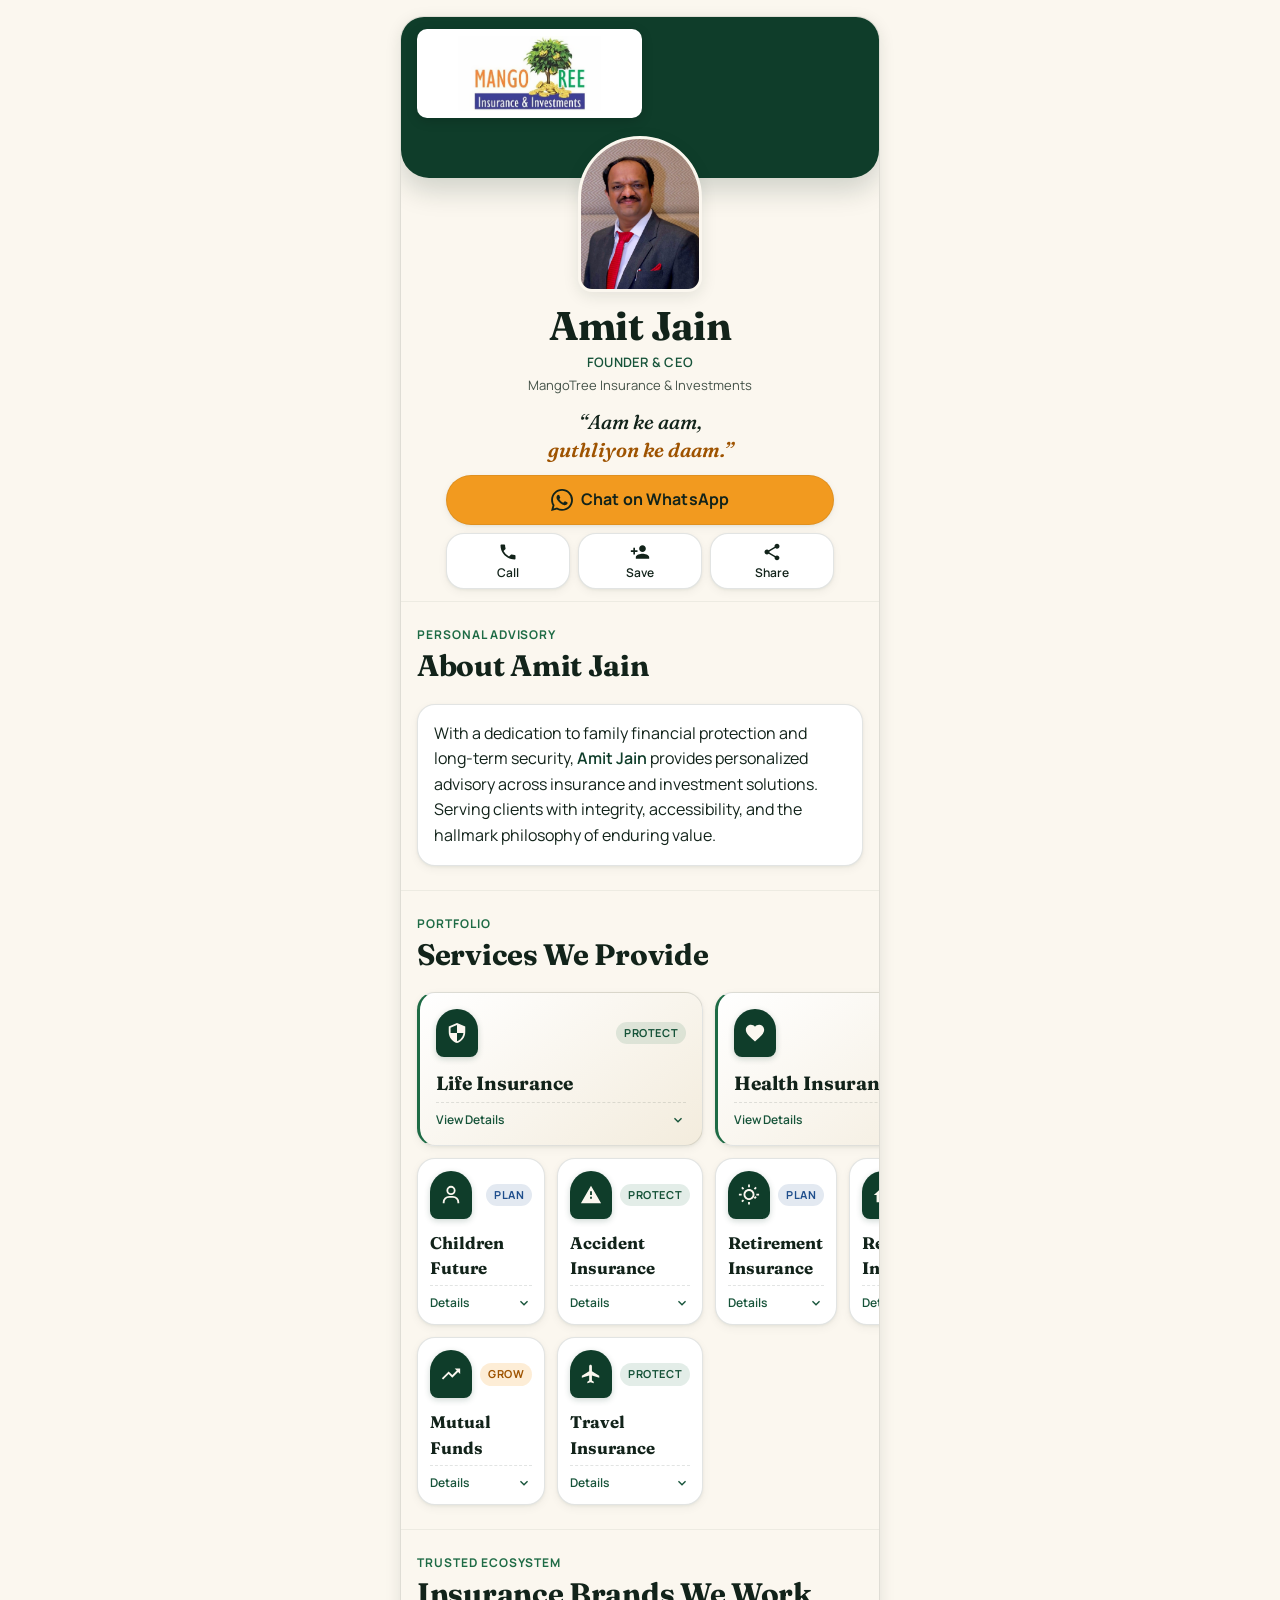
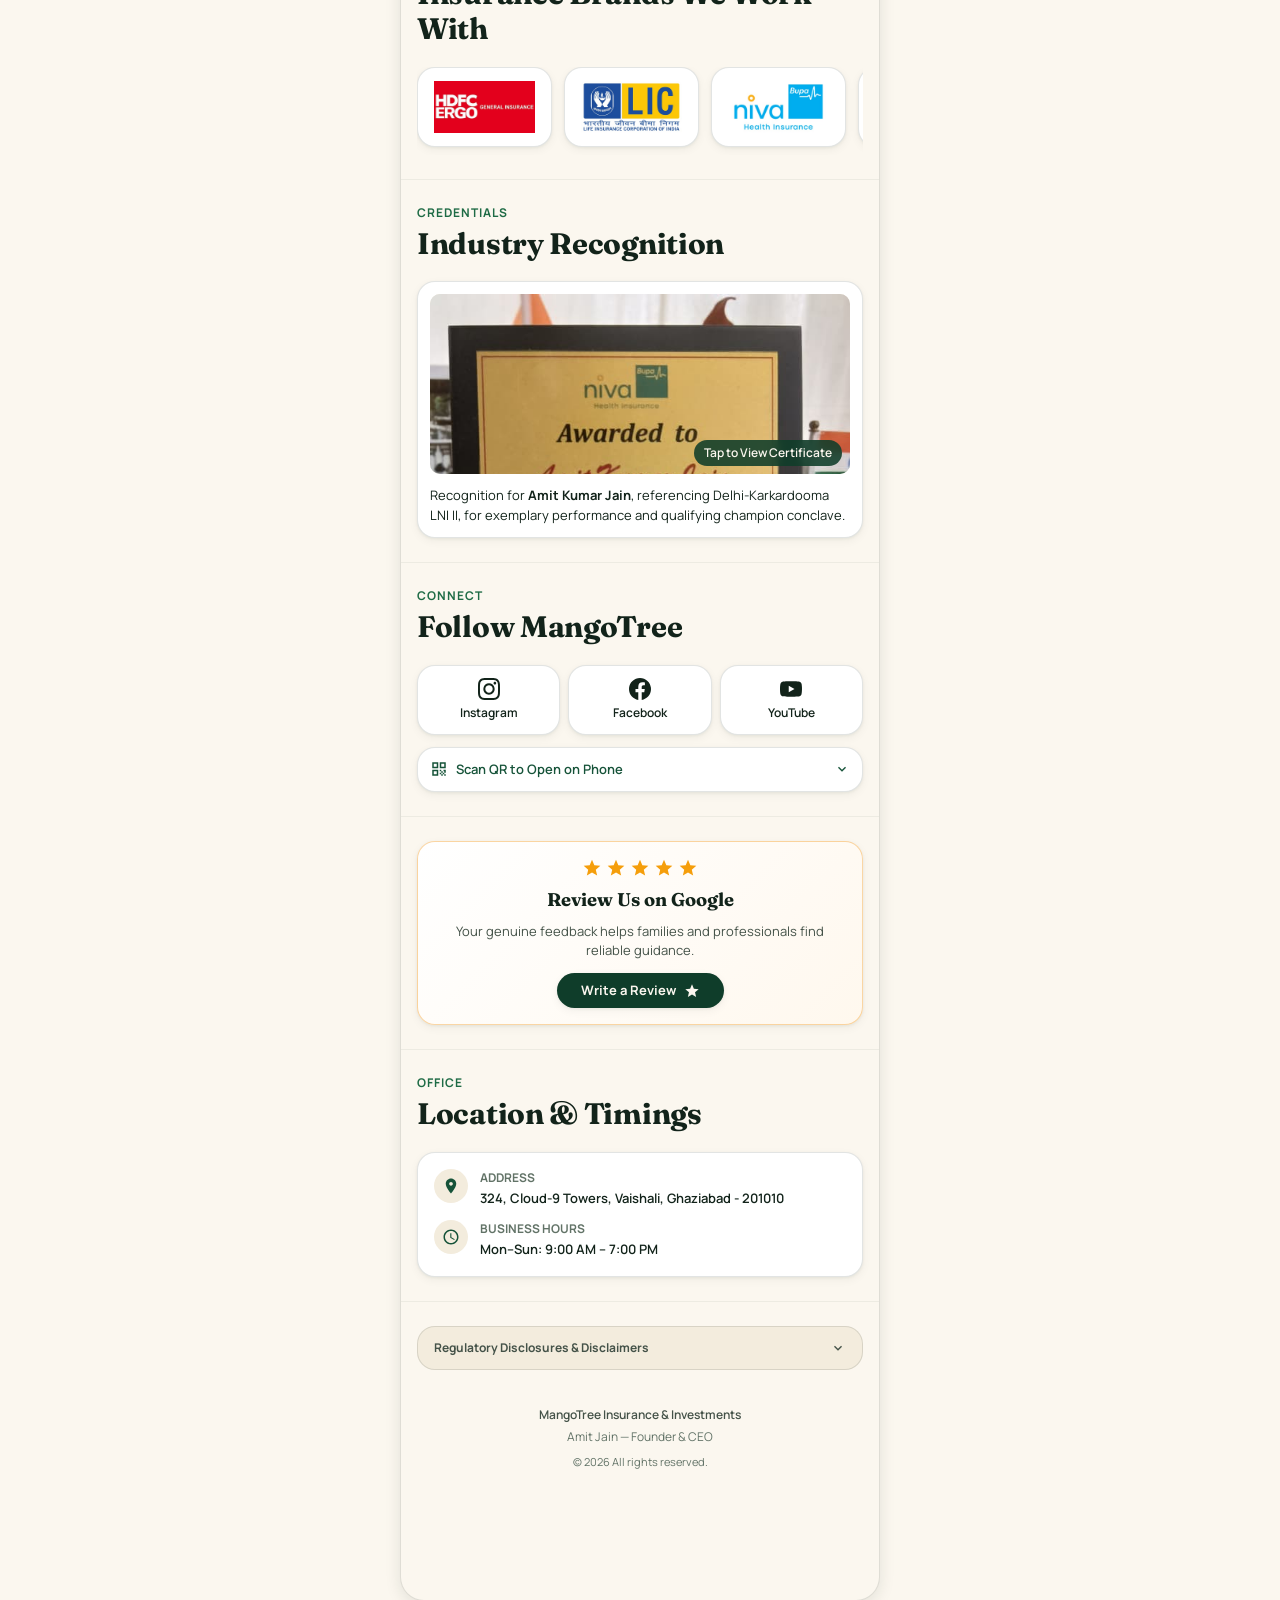
==== commit bb42913d: "feat(phase-4): implement all content sections, bento services, partner rail, recognition lightbox, c" ====
--- a/index.html
+++ b/index.html
@@ -17,6 +17,7 @@
   <link rel="stylesheet" href="./css/base.css">
   <link rel="stylesheet" href="./css/layout.css">
   <link rel="stylesheet" href="./css/components.css">
+  <link rel="stylesheet" href="./css/sections.css">
 </head>
 <body>
 
@@ -49,12 +50,57 @@
     <symbol id="icon-linkedin" viewBox="0 0 24 24">
       <path fill="currentColor" d="M19 0h-14c-2.761 0-5 2.239-5 5v14c0 2.761 2.239 5 5 5h14c2.762 0 5-2.239 5-5v-14c0-2.761-2.238-5-5-5zm-11 19h-3v-11h3v11zm-1.5-12.268c-.966 0-1.75-.79-1.75-1.764s.784-1.764 1.75-1.764 1.75.79 1.75 1.764-.783 1.764-1.75 1.764zm13.5 12.268h-3v-5.604c0-3.368-4-3.113-4 0v5.604h-3v-11h3v1.765c1.396-2.586 7-2.777 7 2.476v6.759z"/>
     </symbol>
+    <symbol id="icon-instagram" viewBox="0 0 24 24">
+      <path fill="currentColor" d="M12 2.163c3.204 0 3.584.012 4.85.07 3.252.148 4.771 1.691 4.919 4.919.058 1.265.069 1.645.069 4.849 0 3.205-.012 3.584-.069 4.849-.149 3.225-1.664 4.771-4.919 4.919-1.266.058-1.644.07-4.85.07-3.204 0-3.584-.012-4.849-.07-3.26-.149-4.771-1.699-4.919-4.92-.058-1.265-.07-1.644-.07-4.849 0-3.204.013-3.583.07-4.849.149-3.227 1.664-4.771 4.919-4.919 1.266-.057 1.645-.069 4.849-.069zm0-2.163c-3.259 0-3.667.014-4.947.072-4.358.2-6.78 2.618-6.98 6.98-.059 1.281-.073 1.689-.073 4.948 0 3.259.014 3.668.072 4.948.2 4.358 2.618 6.78 6.98 6.98 1.281.058 1.689.072 4.948.072 3.259 0 3.668-.014 4.948-.072 4.354-.2 6.782-2.618 6.979-6.98.059-1.28.073-1.689.073-4.948 0-3.259-.014-3.667-.072-4.947-.196-4.354-2.617-6.78-6.979-6.98-1.281-.059-1.69-.073-4.949-.073zm0 5.838c-3.403 0-6.162 2.759-6.162 6.162s2.759 6.163 6.162 6.163 6.162-2.759 6.162-6.163c0-3.403-2.759-6.162-6.162-6.162zm0 10.162c-2.209 0-4-1.79-4-4 0-2.209 1.791-4 4-4s4 1.791 4 4c0 2.21-1.791 4-4 4zm6.406-11.845c-.796 0-1.441.645-1.441 1.44s.645 1.44 1.441 1.44c.795 0 1.439-.645 1.439-1.44s-.644-1.44-1.439-1.44z"/>
+    </symbol>
+    <symbol id="icon-youtube" viewBox="0 0 24 24">
+      <path fill="currentColor" d="M23.498 6.186a3.016 3.016 0 0 0-2.122-2.136C19.505 3.545 12 3.545 12 3.545s-7.505 0-9.377.505A3.017 3.017 0 0 0 .502 6.186C0 8.07 0 12 0 12s0 3.93.502 5.814a3.016 3.016 0 0 0 2.122 2.136c1.871.505 9.376.505 9.376.505s7.505 0 9.377-.505a3.015 3.015 0 0 0 2.122-2.136C24 15.93 24 12 24 12s0-3.93-.502-5.814zM9.545 15.568V8.432L15.818 12l-6.273 3.568z"/>
+    </symbol>
+    <symbol id="icon-life" viewBox="0 0 24 24">
+      <path fill="currentColor" d="M12 1L3 5v6c0 5.55 3.84 10.74 9 12 5.16-1.26 9-6.45 9-12V5l-9-4zm0 10.99h7c-.53 4.12-3.28 7.79-7 8.94V12H5V6.3l7-3.11v8.8z"/>
+    </symbol>
+    <symbol id="icon-health" viewBox="0 0 24 24">
+      <path fill="currentColor" d="M12 21.35l-1.45-1.32C5.4 15.36 2 12.28 2 8.5 2 5.42 4.42 3 7.5 3c1.74 0 3.41.81 4.5 2.09C13.09 3.81 14.76 3 16.5 3 19.58 3 22 5.42 22 8.5c0 3.78-3.4 6.86-8.55 11.54L12 21.35z"/>
+    </symbol>
+    <symbol id="icon-child" viewBox="0 0 24 24">
+      <path fill="currentColor" d="M12 2a5 5 0 1 0 5 5 5 5 0 0 0-5-5zm0 8a3 3 0 1 1 3-3 3 3 0 0 1-3 3zm9 11v-1a7 7 0 0 0-7-7h-4a7 7 0 0 0-7 7v1h2v-1a5 5 0 0 1 5-5h4a5 5 0 0 1 5 5v1z"/>
+    </symbol>
+    <symbol id="icon-accident" viewBox="0 0 24 24">
+      <path fill="currentColor" d="M12 2L1 21h22L12 2zm1 14h-2v-2h2v2zm0-4h-2V8h2v4z"/>
+    </symbol>
+    <symbol id="icon-retire" viewBox="0 0 24 24">
+      <path fill="currentColor" d="M6.76 4.84l-1.8-1.79-1.41 1.41 1.79 1.79 1.42-1.41zM4 10.5H1v2h3v-2zm9-9.95h-2V3.5h2V.55zm7.45 3.91l-1.41-1.41-1.79 1.79 1.41 1.41 1.79-1.79zm-3.28 10.54l1.41 1.41 1.79-1.8-1.41-1.41-1.79 1.8zM20 10.5v2h3v-2h-3zm-8-5c-3.31 0-6 2.69-6 6s2.69 6 6 6 6-2.69 6-6-2.69-6-6-6zm0 10c-2.21 0-4-1.79-4-4s1.79-4 4-4 4 1.79 4 4-1.79 4-4 4zm-1 4h2v2.95h-2V19.5zm-7.45-.91l1.41 1.41 1.8-1.79-1.41-1.41-1.8 1.79z"/>
+    </symbol>
+    <symbol id="icon-residence" viewBox="0 0 24 24">
+      <path fill="currentColor" d="M10 20v-6h4v6h5v-8h3L12 3 2 12h3v8z"/>
+    </symbol>
+    <symbol id="icon-mutual" viewBox="0 0 24 24">
+      <path fill="currentColor" d="M16 6l2.29 2.29-4.88 4.88-4-4L2 16.59 3.41 18l6-6 4 4 6.3-6.29L22 12V6z"/>
+    </symbol>
+    <symbol id="icon-travel" viewBox="0 0 24 24">
+      <path fill="currentColor" d="M21 16v-2l-8-5V3.5c0-.83-.67-1.5-1.5-1.5S10 2.67 10 3.5V9l-8 5v2l8-2.5V19l-2 1.5V22l3.5-1 3.5 1v-1.5L13 19v-5.5l8 2.5z"/>
+    </symbol>
+    <symbol id="icon-star" viewBox="0 0 24 24">
+      <path fill="currentColor" d="M12 17.27L18.18 21l-1.64-7.03L22 9.24l-7.19-.61L12 2 9.19 8.63 2 9.24l5.46 4.73L5.82 21z"/>
+    </symbol>
+    <symbol id="icon-map-pin" viewBox="0 0 24 24">
+      <path fill="currentColor" d="M12 2C8.13 2 5 5.13 5 9c0 5.25 7 13 7 13s7-7.75 7-13c0-3.87-3.13-7-7-7zm0 9.5c-1.38 0-2.5-1.12-2.5-2.5s1.12-2.5 2.5-2.5 2.5 1.12 2.5 2.5-1.12 2.5-2.5 2.5z"/>
+    </symbol>
+    <symbol id="icon-clock" viewBox="0 0 24 24">
+      <path fill="currentColor" d="M11.99 2C6.47 2 2 6.48 2 12s4.47 10 9.99 10C17.52 22 22 17.52 22 12S17.52 2 11.99 2zM12 20c-4.42 0-8-3.58-8-8s3.58-8 8-8 8 3.58 8 8-3.58 8-8 8zm.5-13H11v6l5.25 3.15.75-1.23-4.5-2.67z"/>
+    </symbol>
+    <symbol id="icon-chevron-down" viewBox="0 0 24 24">
+      <path fill="currentColor" d="M7.41 8.59L12 13.17l4.59-4.58L18 10l-6 6-6-6 1.41-1.41z"/>
+    </symbol>
+    <symbol id="icon-qr" viewBox="0 0 24 24">
+      <path fill="currentColor" d="M3 3h8v8H3zm2 2v4h4V5zm8-2h8v8h-8zm2 2v4h4V5zM3 13h8v8H3zm2 2v4h4v-4zm13-2h3v2h-3zm-5 0h2v2h-2zm2 2h2v2h-2zm-2 2h2v2h-2zm4 0h2v2h-2zm2-2h2v2h-2zm0 4h2v2h-2zm-4 0h2v2h-2z"/>
+    </symbol>
   </svg>
 
   <!-- Mobile-first App Shell -->
   <main class="app-shell">
     
-    <!-- Hero Section -->
+    <!-- 1. Hero Section -->
     <section class="hero-section" aria-label="Amit Jain profile header">
       
       <!-- Canopy Field: Forest Green Protective Header -->
@@ -123,12 +169,347 @@
       </div>
     </section>
 
-    <!-- Main Content Area / Upcoming Phases Preview -->
-    <div class="content-body" style="padding: 1rem 1.25rem;">
-      <div style="height: 360px; border: 1.5px dashed var(--line); border-radius: var(--r-md); display: flex; align-items: center; justify-content: center; padding: 1.5rem; background: var(--paper-2); opacity: 0.8; text-align: center; font-size: 0.875rem; color: var(--ink-2);">
-        <span>[Content Sections: About Amit Jain · Services Bento · Insurance Partners · Recognition Lightbox · Reviews]</span>
-      </div>
-    </div>
+    <!-- 2. About Section -->
+    <section class="section about-section" aria-labelledby="about-heading">
+      <div class="section-header">
+        <p class="section-eyebrow">Personal Advisory</p>
+        <h2 id="about-heading" class="section-title">About Amit Jain</h2>
+      </div>
+      <div class="about-card">
+        <p class="about-text">
+          With a dedication to family financial protection and long-term security, <span class="about-highlight">Amit Jain</span> provides personalized advisory across insurance and investment solutions. Serving clients with integrity, accessibility, and the hallmark philosophy of enduring value.
+        </p>
+      </div>
+    </section>
+
+    <!-- 3. Services Bento Grid Section -->
+    <section class="section services-section" aria-labelledby="services-heading">
+      <div class="section-header">
+        <p class="section-eyebrow">Portfolio</p>
+        <h2 id="services-heading" class="section-title">Services We Provide</h2>
+      </div>
+
+      <div class="services-bento">
+        <!-- 1. Life Insurance (Featured Large Tile) -->
+        <article class="service-tile service-tile-featured">
+          <div class="service-top">
+            <div class="service-icon-well">
+              <svg class="btn-icon" aria-hidden="true"><use href="#icon-life"></use></svg>
+            </div>
+            <span class="service-badge badge-protect">Protect</span>
+          </div>
+          <div>
+            <h3 class="service-name">Life Insurance</h3>
+            <details class="service-details">
+              <summary>
+                <span>View Details</span>
+                <svg class="btn-icon" aria-hidden="true"><use href="#icon-chevron-down"></use></svg>
+              </summary>
+              <p class="service-blurb">Comprehensive financial security for your family's future through term and whole life plans.</p>
+              <a class="service-inquire-link" href="https://wa.me/919911502502?text=Hi%20Amit%2C%20I%20would%20like%20to%20know%20more%20about%20Life%20Insurance." target="_blank" rel="noopener noreferrer">Inquire on WhatsApp &rarr;</a>
+            </details>
+          </div>
+        </article>
+
+        <!-- 2. Health Insurance (Featured Large Tile) -->
+        <article class="service-tile service-tile-featured">
+          <div class="service-top">
+            <div class="service-icon-well">
+              <svg class="btn-icon" aria-hidden="true"><use href="#icon-health"></use></svg>
+            </div>
+            <span class="service-badge badge-protect">Protect</span>
+          </div>
+          <div>
+            <h3 class="service-name">Health Insurance</h3>
+            <details class="service-details">
+              <summary>
+                <span>View Details</span>
+                <svg class="btn-icon" aria-hidden="true"><use href="#icon-chevron-down"></use></svg>
+              </summary>
+              <p class="service-blurb">Cashless medical and hospitalization coverage ensuring quality treatment without financial strain.</p>
+              <a class="service-inquire-link" href="https://wa.me/919911502502?text=Hi%20Amit%2C%20I%20would%20like%20to%20know%20more%20about%20Health%20Insurance." target="_blank" rel="noopener noreferrer">Inquire on WhatsApp &rarr;</a>
+            </details>
+          </div>
+        </article>
+
+        <!-- 3. Children Future -->
+        <article class="service-tile">
+          <div class="service-top">
+            <div class="service-icon-well">
+              <svg class="btn-icon" aria-hidden="true"><use href="#icon-child"></use></svg>
+            </div>
+            <span class="service-badge badge-plan">Plan</span>
+          </div>
+          <div>
+            <h3 class="service-name">Children Future</h3>
+            <details class="service-details">
+              <summary>
+                <span>Details</span>
+                <svg class="btn-icon" aria-hidden="true"><use href="#icon-chevron-down"></use></svg>
+              </summary>
+              <p class="service-blurb">Secure funding for your child's higher education and career milestones.</p>
+            </details>
+          </div>
+        </article>
+
+        <!-- 4. Accident Insurance -->
+        <article class="service-tile">
+          <div class="service-top">
+            <div class="service-icon-well">
+              <svg class="btn-icon" aria-hidden="true"><use href="#icon-accident"></use></svg>
+            </div>
+            <span class="service-badge badge-protect">Protect</span>
+          </div>
+          <div>
+            <h3 class="service-name">Accident Insurance</h3>
+            <details class="service-details">
+              <summary>
+                <span>Details</span>
+                <svg class="btn-icon" aria-hidden="true"><use href="#icon-chevron-down"></use></svg>
+              </summary>
+              <p class="service-blurb">Comprehensive coverage and income protection against unexpected accidents.</p>
+            </details>
+          </div>
+        </article>
+
+        <!-- 5. Retirement Insurance -->
+        <article class="service-tile">
+          <div class="service-top">
+            <div class="service-icon-well">
+              <svg class="btn-icon" aria-hidden="true"><use href="#icon-retire"></use></svg>
+            </div>
+            <span class="service-badge badge-plan">Plan</span>
+          </div>
+          <div>
+            <h3 class="service-name">Retirement Insurance</h3>
+            <details class="service-details">
+              <summary>
+                <span>Details</span>
+                <svg class="btn-icon" aria-hidden="true"><use href="#icon-chevron-down"></use></svg>
+              </summary>
+              <p class="service-blurb">Guaranteed pension and annuity solutions for an independent lifestyle.</p>
+            </details>
+          </div>
+        </article>
+
+        <!-- 6. Residential Insurance -->
+        <article class="service-tile">
+          <div class="service-top">
+            <div class="service-icon-well">
+              <svg class="btn-icon" aria-hidden="true"><use href="#icon-residence"></use></svg>
+            </div>
+            <span class="service-badge badge-protect">Protect</span>
+          </div>
+          <div>
+            <h3 class="service-name">Residential Insurance</h3>
+            <details class="service-details">
+              <summary>
+                <span>Details</span>
+                <svg class="btn-icon" aria-hidden="true"><use href="#icon-chevron-down"></use></svg>
+              </summary>
+              <p class="service-blurb">Protection against fire, natural hazards, and theft for home and contents.</p>
+            </details>
+          </div>
+        </article>
+
+        <!-- 7. Mutual Funds -->
+        <article class="service-tile">
+          <div class="service-top">
+            <div class="service-icon-well">
+              <svg class="btn-icon" aria-hidden="true"><use href="#icon-mutual"></use></svg>
+            </div>
+            <span class="service-badge badge-grow">Grow</span>
+          </div>
+          <div>
+            <h3 class="service-name">Mutual Funds</h3>
+            <details class="service-details">
+              <summary>
+                <span>Details</span>
+                <svg class="btn-icon" aria-hidden="true"><use href="#icon-chevron-down"></use></svg>
+              </summary>
+              <p class="service-blurb">Disciplined long-term wealth creation through tailored Systematic Investment Plans (SIPs).</p>
+            </details>
+          </div>
+        </article>
+
+        <!-- 8. Travel Insurance -->
+        <article class="service-tile">
+          <div class="service-top">
+            <div class="service-icon-well">
+              <svg class="btn-icon" aria-hidden="true"><use href="#icon-travel"></use></svg>
+            </div>
+            <span class="service-badge badge-protect">Protect</span>
+          </div>
+          <div>
+            <h3 class="service-name">Travel Insurance</h3>
+            <details class="service-details">
+              <summary>
+                <span>Details</span>
+                <svg class="btn-icon" aria-hidden="true"><use href="#icon-chevron-down"></use></svg>
+              </summary>
+              <p class="service-blurb">International and domestic trip cover for medical emergencies and cancellations.</p>
+            </details>
+          </div>
+        </article>
+      </div>
+    </section>
+
+    <!-- 4. Insurance Ecosystem Rail -->
+    <section class="section partners-section" aria-labelledby="partners-heading">
+      <div class="section-header">
+        <p class="section-eyebrow">Trusted Ecosystem</p>
+        <h2 id="partners-heading" class="section-title">Insurance Brands We Work With</h2>
+      </div>
+
+      <div class="partners-rail" role="region" aria-label="Insurance partners carousel">
+        <div class="partner-card">
+          <img class="partner-logo" src="./assets/img/partner-hdfc-ergo.jpeg" alt="HDFC ERGO General Insurance" width="512" height="264" loading="lazy">
+        </div>
+        <div class="partner-card">
+          <img class="partner-logo" src="./assets/img/partner-lic.jpeg" alt="Life Insurance Corporation of India (LIC)" width="512" height="264" loading="lazy">
+        </div>
+        <div class="partner-card">
+          <img class="partner-logo" src="./assets/img/partner-niva-bupa.jpeg" alt="Niva Bupa Health Insurance" width="512" height="264" loading="lazy">
+        </div>
+        <div class="partner-card">
+          <img class="partner-logo" src="./assets/img/partner-star-health.jpeg" alt="STAR Health and Allied Insurance" width="512" height="264" loading="lazy">
+        </div>
+      </div>
+    </section>
+
+    <!-- 5. Recognition & Credentials Section -->
+    <section class="section recognition-section" aria-labelledby="recognition-heading">
+      <div class="section-header">
+        <p class="section-eyebrow">Credentials</p>
+        <h2 id="recognition-heading" class="section-title">Industry Recognition</h2>
+      </div>
+
+      <div id="recognition-card" class="recognition-card" role="button" tabindex="0" aria-label="View award recognition certificate in full detail">
+        <div class="recognition-thumb-wrap">
+          <img class="recognition-thumb" src="./assets/img/award-recognition.png" alt="Recognition Certificate for Amit Kumar Jain" width="585" height="1040" loading="lazy">
+          <span class="recognition-badge">Tap to View Certificate</span>
+        </div>
+        <p class="recognition-caption">
+          Recognition for <strong>Amit Kumar Jain</strong>, referencing Delhi-Karkardooma LNI II, for exemplary performance and qualifying champion conclave.
+        </p>
+      </div>
+    </section>
+
+    <!-- 6. Connect & Social Profiles (Strict Separation from Share System) -->
+    <section class="section connect-section" aria-labelledby="connect-heading">
+      <div class="section-header">
+        <p class="section-eyebrow">Connect</p>
+        <h2 id="connect-heading" class="section-title">Follow MangoTree</h2>
+      </div>
+
+      <div class="connect-grid">
+        <!-- Social Follow Buttons: Opens MangoTree's OWN profiles -->
+        <div class="social-follow-row">
+          <a class="btn-social-follow btn-social-instagram" href="https://www.instagram.com/mangotreeinsurance" target="_blank" rel="noopener noreferrer" aria-label="Follow MangoTree on Instagram">
+            <svg class="btn-icon" aria-hidden="true"><use href="#icon-instagram"></use></svg>
+            <span>Instagram</span>
+          </a>
+
+          <a class="btn-social-follow btn-social-facebook" href="https://www.facebook.com/mangotreeinsurancee" target="_blank" rel="noopener noreferrer" aria-label="Follow MangoTree on Facebook">
+            <svg class="btn-icon" aria-hidden="true"><use href="#icon-facebook"></use></svg>
+            <span>Facebook</span>
+          </a>
+
+          <a class="btn-social-follow btn-social-youtube" href="https://youtube.com/@mangotreeinsuranceinvestment?si=_3bppY8iTiJeYnHM" target="_blank" rel="noopener noreferrer" aria-label="Subscribe to MangoTree on YouTube">
+            <svg class="btn-icon" aria-hidden="true"><use href="#icon-youtube"></use></svg>
+            <span>YouTube</span>
+          </a>
+        </div>
+
+        <!-- QR Code Panel: Expandable on Mobile -->
+        <div class="qr-panel">
+          <details class="qr-disclosure">
+            <summary>
+              <span style="display: flex; align-items: center; gap: 8px;">
+                <svg class="btn-icon" style="width: 18px; height: 18px;" aria-hidden="true"><use href="#icon-qr"></use></svg>
+                <span>Scan QR to Open on Phone</span>
+              </span>
+              <svg class="btn-icon" style="width: 16px; height: 16px;" aria-hidden="true"><use href="#icon-chevron-down"></use></svg>
+            </summary>
+            <div class="qr-body">
+              <img class="qr-image" src="./assets/img/qr-mangotree.png" alt="MangoTree Digital Card QR Code" width="170" height="170" loading="lazy">
+              <p class="qr-caption">Scan with any smartphone camera to view and save this digital card.</p>
+            </div>
+          </details>
+        </div>
+      </div>
+    </section>
+
+    <!-- 7. Google Review Card -->
+    <section class="section review-section-wrap" aria-label="Customer review card">
+      <div class="review-card">
+        <div class="review-stars" aria-label="5 stars rating">
+          <svg class="btn-icon" aria-hidden="true"><use href="#icon-star"></use></svg>
+          <svg class="btn-icon" aria-hidden="true"><use href="#icon-star"></use></svg>
+          <svg class="btn-icon" aria-hidden="true"><use href="#icon-star"></use></svg>
+          <svg class="btn-icon" aria-hidden="true"><use href="#icon-star"></use></svg>
+          <svg class="btn-icon" aria-hidden="true"><use href="#icon-star"></use></svg>
+        </div>
+        <h2 class="review-headline">Review Us on Google</h2>
+        <p class="review-subtext">Your genuine feedback helps families and professionals find reliable guidance.</p>
+        <a class="btn-review-action" href="https://g.page/r/CfZoMek3yZ3lEBM/review" target="_blank" rel="noopener noreferrer" aria-label="Write a review for MangoTree on Google">
+          <span>Write a Review</span>
+          <svg class="btn-icon" style="width: 16px; height: 16px;" aria-hidden="true"><use href="#icon-star"></use></svg>
+        </a>
+      </div>
+    </section>
+
+    <!-- 8. Location & Hours -->
+    <section class="section location-section" aria-labelledby="location-heading">
+      <div class="section-header">
+        <p class="section-eyebrow">Office</p>
+        <h2 id="location-heading" class="section-title">Location & Timings</h2>
+      </div>
+
+      <div class="location-card">
+        <div class="location-item">
+          <div class="location-icon-wrap">
+            <svg class="btn-icon" style="width: 18px; height: 18px;" aria-hidden="true"><use href="#icon-map-pin"></use></svg>
+          </div>
+          <div class="location-info">
+            <span class="location-label">Address</span>
+            <span class="location-value">324, Cloud-9 Towers, Vaishali, Ghaziabad - 201010</span>
+            <!-- TODO(approval): Google Maps URL. "Get Directions" button will be enabled once Maps link is approved. -->
+          </div>
+        </div>
+
+        <div class="location-item">
+          <div class="location-icon-wrap">
+            <svg class="btn-icon" style="width: 18px; height: 18px;" aria-hidden="true"><use href="#icon-clock"></use></svg>
+          </div>
+          <div class="location-info">
+            <span class="location-label">Business Hours</span>
+            <span class="location-value">Mon–Sun: 9:00 AM – 7:00 PM</span>
+          </div>
+        </div>
+      </div>
+    </section>
+
+    <!-- 9. Disclaimer & Minimal Footer -->
+    <section class="section disclaimer-section" aria-label="Legal disclosure and disclaimer">
+      <div class="disclaimer-card">
+        <details class="disclaimer-details">
+          <summary>
+            <span>Regulatory Disclosures & Disclaimers</span>
+            <svg class="btn-icon" style="width: 16px; height: 16px;" aria-hidden="true"><use href="#icon-chevron-down"></use></svg>
+          </summary>
+          <p class="disclaimer-text">
+            MangoTree Insurance & Investments is an independent advisory. Insurance is the subject matter of solicitation. Mutual Fund investments are subject to market risks; please read all scheme-related documents carefully before investing. Partner brand logos and registered trademarks belong strictly to their respective companies and do not imply exclusive partnership or underwriting ownership.
+          </p>
+        </details>
+      </div>
+
+      <footer class="site-footer">
+        <span class="footer-brand">MangoTree Insurance & Investments</span>
+        <span>Amit Jain — Founder & CEO</span>
+        <span style="font-size: 0.6875rem; color: var(--ink-muted); margin-top: 4px;">&copy; 2026 All rights reserved.</span>
+      </footer>
+    </section>
 
   </main>
 
@@ -220,6 +601,23 @@
           </button>
         </div>
       </div>
+    </div>
+  </dialog>
+
+  <!-- Award Lightbox Modal Dialog -->
+  <dialog id="lightbox-dialog" aria-labelledby="lightbox-caption-text">
+    <div class="lightbox-content">
+      <div class="lightbox-header">
+        <button type="button" class="lightbox-close-btn" data-close-dialog aria-label="Close certificate lightbox">
+          <svg class="btn-icon" style="width: 20px; height: 20px;" aria-hidden="true"><use href="#icon-close"></use></svg>
+        </button>
+      </div>
+      <div class="lightbox-img-wrap">
+        <img class="lightbox-img" src="./assets/img/award-recognition.png" alt="Recognition certificate for Amit Kumar Jain referencing Delhi-Karkardooma LNI II" width="585" height="1040">
+      </div>
+      <p id="lightbox-caption-text" class="lightbox-caption">
+        Recognition for Amit Kumar Jain, referencing Delhi-Karkardooma LNI II, for exemplary performance and qualifying champion conclave.
+      </p>
     </div>
   </dialog>
 
@@ -273,8 +671,9 @@
           }
         }
 
-        // Dialog and share setup
-        const dialog = document.getElementById('share-dialog');
+        // Dialogs setup (Share & Lightbox)
+        const shareDialog = document.getElementById('share-dialog');
+        const lightboxDialog = document.getElementById('lightbox-dialog');
         const shareUrl = window.location.href;
         const linkInput = document.getElementById('share-url-input');
         if (linkInput) linkInput.value = shareUrl;
@@ -293,13 +692,41 @@
           const isMobile = /Android|iPhone|iPad|iPod/i.test(navigator.userAgent);
           if (isMobile && navigator.share && navigator.canShare && navigator.canShare({ url: shareUrl })) {
             navigator.share({ title: CONFIG.name, text: CONFIG.shareText, url: shareUrl }).catch(() => {});
-          } else if (dialog) {
-            dialog.showModal();
+          } else if (shareDialog) {
+            shareDialog.showModal();
             document.body.classList.add('dialog-open');
           }
         }
 
-        // Wire buttons
+        // Recognition Lightbox trigger
+        const recCard = document.getElementById('recognition-card');
+        if (recCard && lightboxDialog) {
+          recCard.onclick = () => {
+            lightboxDialog.showModal();
+            document.body.classList.add('dialog-open');
+          };
+        }
+
+        // Generic dialog dismiss listeners
+        [shareDialog, lightboxDialog].forEach(diag => {
+          if (!diag) return;
+          diag.addEventListener('click', (e) => {
+            const rect = diag.getBoundingClientRect();
+            if (e.clientX < rect.left || e.clientX > rect.right || e.clientY < rect.top || e.clientY > rect.bottom) {
+              diag.close();
+              document.body.classList.remove('dialog-open');
+            }
+          });
+          const closeBtns = diag.querySelectorAll('[data-close-dialog]');
+          closeBtns.forEach(btn => {
+            btn.onclick = () => { diag.close(); document.body.classList.remove('dialog-open'); };
+          });
+          diag.addEventListener('cancel', () => {
+            document.body.classList.remove('dialog-open');
+          });
+        });
+
+        // Wire Action Buttons
         ['cta-save-hero', 'cta-save-bar'].forEach(id => {
           const btn = document.getElementById(id);
           if (btn) btn.onclick = downloadVCard;
@@ -309,18 +736,6 @@
           const btn = document.getElementById(id);
           if (btn) btn.onclick = triggerShare;
         });
-
-        if (dialog) {
-          dialog.addEventListener('click', (e) => {
-            const rect = dialog.getBoundingClientRect();
-            if (e.clientX < rect.left || e.clientX > rect.right || e.clientY < rect.top || e.clientY > rect.bottom) {
-              dialog.close();
-              document.body.classList.remove('dialog-open');
-            }
-          });
-          const closeBtn = dialog.querySelector('[data-close-dialog]');
-          if (closeBtn) closeBtn.onclick = () => { dialog.close(); document.body.classList.remove('dialog-open'); };
-        }
 
         const copyBtn = document.getElementById('btn-copy-link');
         if (copyBtn) {
--- a/css/sections.css
+++ b/css/sections.css
@@ -0,0 +1,612 @@
+@layer sections {
+  /* Common Section Layout */
+  .section {
+    padding: var(--s-5) var(--s-4);
+    display: flex;
+    flex-direction: column;
+    gap: var(--s-3);
+    position: relative;
+    border-top: 1px solid var(--line-subtle);
+  }
+
+  .section-header {
+    display: flex;
+    flex-direction: column;
+    gap: var(--s-1);
+    margin-bottom: var(--s-2);
+  }
+
+  .section-eyebrow {
+    font-family: var(--font-ui);
+    font-size: var(--fs-caption);
+    font-weight: 700;
+    color: var(--leaf-700);
+    text-transform: uppercase;
+    letter-spacing: 0.08em;
+    margin: 0;
+  }
+
+  .section-title {
+    font-family: var(--font-display);
+    font-size: var(--fs-h2);
+    font-weight: 700;
+    color: var(--ink);
+    margin: 0;
+    line-height: 1.2;
+    letter-spacing: -0.01em;
+  }
+
+  /* -------------------------------------------------------------
+     1. ABOUT SECTION
+     ------------------------------------------------------------- */
+  .about-card {
+    background-color: var(--paper-card);
+    border: 1px solid var(--line);
+    border-radius: var(--r-md);
+    padding: var(--s-4);
+    box-shadow: var(--sh-1);
+  }
+
+  .about-text {
+    font-family: var(--font-ui);
+    font-size: var(--fs-body);
+    line-height: 1.6;
+    color: var(--ink);
+    margin: 0;
+  }
+
+  .about-highlight {
+    font-weight: 600;
+    color: var(--leaf-900);
+  }
+
+  /* -------------------------------------------------------------
+     2. SERVICES BENTO GRID
+     ------------------------------------------------------------- */
+  .services-bento {
+    display: grid;
+    grid-template-columns: repeat(2, 1fr);
+    gap: var(--s-3);
+  }
+
+  @media (min-width: 768px) {
+    .services-bento {
+      grid-template-columns: repeat(4, 1fr);
+    }
+  }
+
+  .service-tile {
+    background-color: var(--paper-card);
+    border: 1px solid var(--line);
+    border-radius: var(--r-md);
+    padding: var(--s-3);
+    display: flex;
+    flex-direction: column;
+    justify-content: space-between;
+    gap: var(--s-2);
+    box-shadow: var(--sh-1);
+    transition: transform var(--dur-1) var(--ease-out), border-color var(--dur-1) var(--ease-out);
+  }
+
+  .service-tile:hover {
+    border-color: rgba(18, 35, 26, 0.25);
+    transform: translateY(-2px);
+  }
+
+  /* Hero Featured Services (Life & Health take full width on mobile or 2-cols on desktop) */
+  .service-tile-featured {
+    grid-column: span 2;
+    background: linear-gradient(145deg, #FFFFFF 0%, var(--paper-2) 100%);
+    border-left: 3.5px solid var(--leaf-700);
+    padding: var(--s-4);
+  }
+
+  .service-top {
+    display: flex;
+    align-items: center;
+    justify-content: space-between;
+    gap: var(--s-2);
+  }
+
+  /* Signature Canopy Arch Icon Well */
+  .service-icon-well {
+    width: 42px;
+    height: 48px;
+    border-radius: 21px 21px 8px 8px;
+    background-color: var(--leaf-900);
+    color: var(--paper);
+    display: flex;
+    align-items: center;
+    justify-content: center;
+    flex-shrink: 0;
+    box-shadow: 0 2px 6px rgba(15, 61, 42, 0.2);
+  }
+
+  .service-icon-well .btn-icon {
+    width: 22px;
+    height: 22px;
+  }
+
+  .service-badge {
+    font-size: 0.6875rem;
+    font-weight: 700;
+    text-transform: uppercase;
+    letter-spacing: 0.05em;
+    padding: 3px 8px;
+    border-radius: var(--r-pill);
+    background-color: var(--paper-2);
+    color: var(--ink-2);
+  }
+
+  .badge-protect { background-color: rgba(30, 107, 69, 0.12); color: var(--leaf-800); }
+  .badge-plan { background-color: rgba(31, 78, 140, 0.12); color: var(--sky-700); }
+  .badge-grow { background-color: rgba(242, 154, 31, 0.18); color: var(--mango-text); }
+
+  .service-name {
+    font-family: var(--font-display);
+    font-size: 1.05rem;
+    font-weight: 700;
+    color: var(--ink);
+    margin: var(--s-1) 0 0;
+  }
+
+  .service-tile-featured .service-name {
+    font-size: 1.2rem;
+  }
+
+  /* Expandable Disclosure for Service Details */
+  .service-details {
+    width: 100%;
+    margin-top: var(--s-1);
+    border-top: 1px dashed var(--line);
+    padding-top: var(--s-2);
+  }
+
+  .service-details summary {
+    font-size: var(--fs-caption);
+    font-weight: 600;
+    color: var(--leaf-800);
+    cursor: pointer;
+    list-style: none;
+    display: flex;
+    align-items: center;
+    justify-content: space-between;
+  }
+
+  .service-details summary::-webkit-details-marker {
+    display: none;
+  }
+
+  .service-details summary .btn-icon {
+    width: 16px;
+    height: 16px;
+    transition: transform var(--dur-1) var(--ease-out);
+  }
+
+  .service-details[open] summary .btn-icon {
+    transform: rotate(180deg);
+  }
+
+  .service-blurb {
+    font-size: var(--fs-small);
+    color: var(--ink-2);
+    margin: var(--s-2) 0;
+    line-height: 1.45;
+  }
+
+  .service-inquire-link {
+    display: inline-flex;
+    align-items: center;
+    gap: 4px;
+    font-size: var(--fs-caption);
+    font-weight: 700;
+    color: var(--leaf-700);
+    text-decoration: underline;
+    text-underline-offset: 2px;
+  }
+
+  .service-inquire-link:hover {
+    color: var(--leaf-900);
+  }
+
+  /* -------------------------------------------------------------
+     3. PARTNER ECOSYSTEM RAIL
+     ------------------------------------------------------------- */
+  .partners-rail {
+    display: flex;
+    overflow-x: auto;
+    scroll-snap-type: x mandatory;
+    gap: var(--s-3);
+    padding-bottom: var(--s-2);
+    -webkit-overflow-scrolling: touch;
+    scrollbar-width: thin;
+  }
+
+  .partner-card {
+    scroll-snap-align: start;
+    flex: 0 0 135px;
+    height: 80px;
+    background-color: #FFFFFF;
+    border: 1px solid var(--line);
+    border-radius: var(--r-md);
+    padding: var(--s-2);
+    display: flex;
+    align-items: center;
+    justify-content: center;
+    box-shadow: var(--sh-1);
+  }
+
+  .partner-logo {
+    max-width: 100%;
+    max-height: 52px;
+    object-fit: contain;
+  }
+
+  /* -------------------------------------------------------------
+     4. RECOGNITION CARD & LIGHTBOX
+     ------------------------------------------------------------- */
+  .recognition-card {
+    background-color: var(--paper-card);
+    border: 1px solid var(--line);
+    border-radius: var(--r-md);
+    padding: var(--s-3);
+    display: flex;
+    flex-direction: column;
+    gap: var(--s-3);
+    box-shadow: var(--sh-1);
+    cursor: pointer;
+    transition: transform var(--dur-1) var(--ease-out), box-shadow var(--dur-1) var(--ease-out);
+  }
+
+  .recognition-card:hover {
+    transform: translateY(-2px);
+    box-shadow: var(--sh-2);
+  }
+
+  .recognition-thumb-wrap {
+    width: 100%;
+    height: 180px;
+    border-radius: var(--r-sm);
+    overflow: hidden;
+    position: relative;
+    background-color: var(--paper-2);
+  }
+
+  .recognition-thumb {
+    width: 100%;
+    height: 100%;
+    object-fit: cover;
+    object-position: center top;
+  }
+
+  .recognition-badge {
+    position: absolute;
+    bottom: var(--s-2);
+    right: var(--s-2);
+    background-color: rgba(15, 61, 42, 0.88);
+    color: var(--paper);
+    padding: 4px 10px;
+    border-radius: var(--r-pill);
+    font-size: var(--fs-caption);
+    font-weight: 600;
+    backdrop-filter: blur(4px);
+  }
+
+  .recognition-caption {
+    font-size: var(--fs-small);
+    line-height: 1.5;
+    color: var(--ink);
+    margin: 0;
+  }
+
+  /* Lightbox Dialog */
+  #lightbox-dialog {
+    max-width: min(94vw, 680px);
+    background-color: var(--leaf-950);
+    padding: 0;
+    border: 1px solid var(--line-canopy);
+    border-radius: var(--r-lg);
+    overflow: hidden;
+  }
+
+  .lightbox-content {
+    display: flex;
+    flex-direction: column;
+    position: relative;
+  }
+
+  .lightbox-header {
+    display: flex;
+    justify-content: flex-end;
+    padding: var(--s-2) var(--s-3);
+    background: rgba(0, 0, 0, 0.4);
+  }
+
+  .lightbox-close-btn {
+    width: 38px;
+    height: 38px;
+    border-radius: var(--r-pill);
+    background: rgba(255, 255, 255, 0.15);
+    color: #FFFFFF;
+    display: flex;
+    align-items: center;
+    justify-content: center;
+  }
+
+  .lightbox-img-wrap {
+    width: 100%;
+    max-height: 75vh;
+    overflow: auto;
+    touch-action: pinch-zoom;
+    display: flex;
+    align-items: center;
+    justify-content: center;
+    padding: var(--s-2);
+  }
+
+  .lightbox-img {
+    max-width: 100%;
+    max-height: 70vh;
+    object-fit: contain;
+    border-radius: var(--r-sm);
+  }
+
+  .lightbox-caption {
+    padding: var(--s-3) var(--s-4);
+    color: var(--paper);
+    font-size: var(--fs-small);
+    line-height: 1.4;
+    background: rgba(0, 0, 0, 0.4);
+    margin: 0;
+  }
+
+  /* -------------------------------------------------------------
+     5. CONNECT & QR SECTION
+     ------------------------------------------------------------- */
+  .connect-grid {
+    display: flex;
+    flex-direction: column;
+    gap: var(--s-3);
+  }
+
+  /* Social Follow Buttons (Instagram, Facebook, YouTube) */
+  .social-follow-row {
+    display: grid;
+    grid-template-columns: repeat(3, 1fr);
+    gap: var(--s-2);
+  }
+
+  .btn-social-follow {
+    display: flex;
+    flex-direction: column;
+    align-items: center;
+    gap: 4px;
+    padding: var(--s-3) var(--s-2);
+    background-color: var(--paper-card);
+    border: 1px solid var(--line);
+    border-radius: var(--r-md);
+    color: var(--ink);
+    font-size: var(--fs-caption);
+    font-weight: 600;
+    box-shadow: var(--sh-1);
+    transition: transform var(--dur-1) var(--ease-out), background-color var(--dur-1) var(--ease-out);
+  }
+
+  .btn-social-follow:hover {
+    background-color: var(--paper-2);
+    transform: translateY(-2px);
+  }
+
+  .btn-social-follow .btn-icon {
+    width: 22px;
+    height: 22px;
+  }
+
+  .btn-social-instagram:hover { color: #E4405F; }
+  .btn-social-facebook:hover { color: #1877F2; }
+  .btn-social-youtube:hover { color: #FF0000; }
+
+  /* QR Code Panel */
+  .qr-panel {
+    background-color: var(--paper-card);
+    border: 1px solid var(--line);
+    border-radius: var(--r-md);
+    padding: var(--s-3);
+    box-shadow: var(--sh-1);
+  }
+
+  .qr-disclosure summary {
+    font-size: var(--fs-small);
+    font-weight: 600;
+    color: var(--leaf-800);
+    cursor: pointer;
+    list-style: none;
+    display: flex;
+    align-items: center;
+    justify-content: space-between;
+  }
+
+  .qr-disclosure summary::-webkit-details-marker {
+    display: none;
+  }
+
+  .qr-body {
+    display: flex;
+    flex-direction: column;
+    align-items: center;
+    gap: var(--s-2);
+    padding-top: var(--s-3);
+    text-align: center;
+  }
+
+  .qr-image {
+    width: 170px;
+    height: 170px;
+    border-radius: var(--r-sm);
+    border: 1px solid var(--line);
+    image-rendering: pixelated;
+  }
+
+  .qr-caption {
+    font-size: var(--fs-caption);
+    color: var(--ink-2);
+    margin: 0;
+  }
+
+  /* -------------------------------------------------------------
+     6. GOOGLE REVIEW CTA
+     ------------------------------------------------------------- */
+  .review-card {
+    background: linear-gradient(135deg, #FFFFFF 0%, #FFF8EE 100%);
+    border: 1.5px solid rgba(242, 154, 31, 0.4);
+    border-radius: var(--r-md);
+    padding: var(--s-4);
+    display: flex;
+    flex-direction: column;
+    align-items: center;
+    text-align: center;
+    gap: var(--s-2);
+    box-shadow: var(--sh-1);
+  }
+
+  .review-stars {
+    display: flex;
+    gap: 4px;
+    color: #F59E0B;
+  }
+
+  .review-stars .btn-icon {
+    width: 20px;
+    height: 20px;
+  }
+
+  .review-headline {
+    font-family: var(--font-display);
+    font-size: 1.15rem;
+    font-weight: 700;
+    color: var(--ink);
+    margin: 0;
+  }
+
+  .review-subtext {
+    font-size: var(--fs-small);
+    color: var(--ink-2);
+    margin: 0 0 var(--s-1);
+  }
+
+  .btn-review-action {
+    display: inline-flex;
+    align-items: center;
+    gap: var(--s-2);
+    padding: var(--s-2) var(--s-5);
+    background-color: var(--leaf-900);
+    color: var(--paper);
+    border-radius: var(--r-pill);
+    font-size: var(--fs-small);
+    font-weight: 700;
+    box-shadow: var(--sh-1);
+    transition: background-color var(--dur-1) var(--ease-out);
+  }
+
+  .btn-review-action:hover {
+    background-color: var(--leaf-700);
+  }
+
+  /* -------------------------------------------------------------
+     7. LOCATION & HOURS
+     ------------------------------------------------------------- */
+  .location-card {
+    background-color: var(--paper-card);
+    border: 1px solid var(--line);
+    border-radius: var(--r-md);
+    padding: var(--s-4);
+    display: flex;
+    flex-direction: column;
+    gap: var(--s-3);
+    box-shadow: var(--sh-1);
+  }
+
+  .location-item {
+    display: flex;
+    align-items: flex-start;
+    gap: var(--s-3);
+  }
+
+  .location-icon-wrap {
+    width: 34px;
+    height: 34px;
+    border-radius: var(--r-pill);
+    background-color: var(--paper-2);
+    color: var(--leaf-800);
+    display: flex;
+    align-items: center;
+    justify-content: center;
+    flex-shrink: 0;
+  }
+
+  .location-info {
+    display: flex;
+    flex-direction: column;
+    gap: 2px;
+  }
+
+  .location-label {
+    font-size: var(--fs-caption);
+    font-weight: 700;
+    text-transform: uppercase;
+    color: var(--ink-muted);
+  }
+
+  .location-value {
+    font-size: var(--fs-small);
+    font-weight: 600;
+    color: var(--ink);
+  }
+
+  /* -------------------------------------------------------------
+     8. DISCLAIMER & FOOTER
+     ------------------------------------------------------------- */
+  .disclaimer-card {
+    padding: var(--s-3) var(--s-4);
+    background-color: var(--paper-2);
+    border-radius: var(--r-md);
+    border: 1px solid var(--line);
+  }
+
+  .disclaimer-details summary {
+    font-size: var(--fs-caption);
+    font-weight: 700;
+    color: var(--ink-2);
+    cursor: pointer;
+    list-style: none;
+    display: flex;
+    align-items: center;
+    justify-content: space-between;
+  }
+
+  .disclaimer-details summary::-webkit-details-marker {
+    display: none;
+  }
+
+  .disclaimer-text {
+    font-size: 0.75rem;
+    line-height: 1.5;
+    color: var(--ink-muted);
+    margin: var(--s-2) 0 0;
+  }
+
+  .site-footer {
+    padding: var(--s-5) var(--s-4) var(--s-6);
+    text-align: center;
+    font-size: var(--fs-caption);
+    color: var(--ink-muted);
+    display: flex;
+    flex-direction: column;
+    gap: var(--s-1);
+  }
+
+  .footer-brand {
+    font-weight: 600;
+    color: var(--ink-2);
+  }
+}
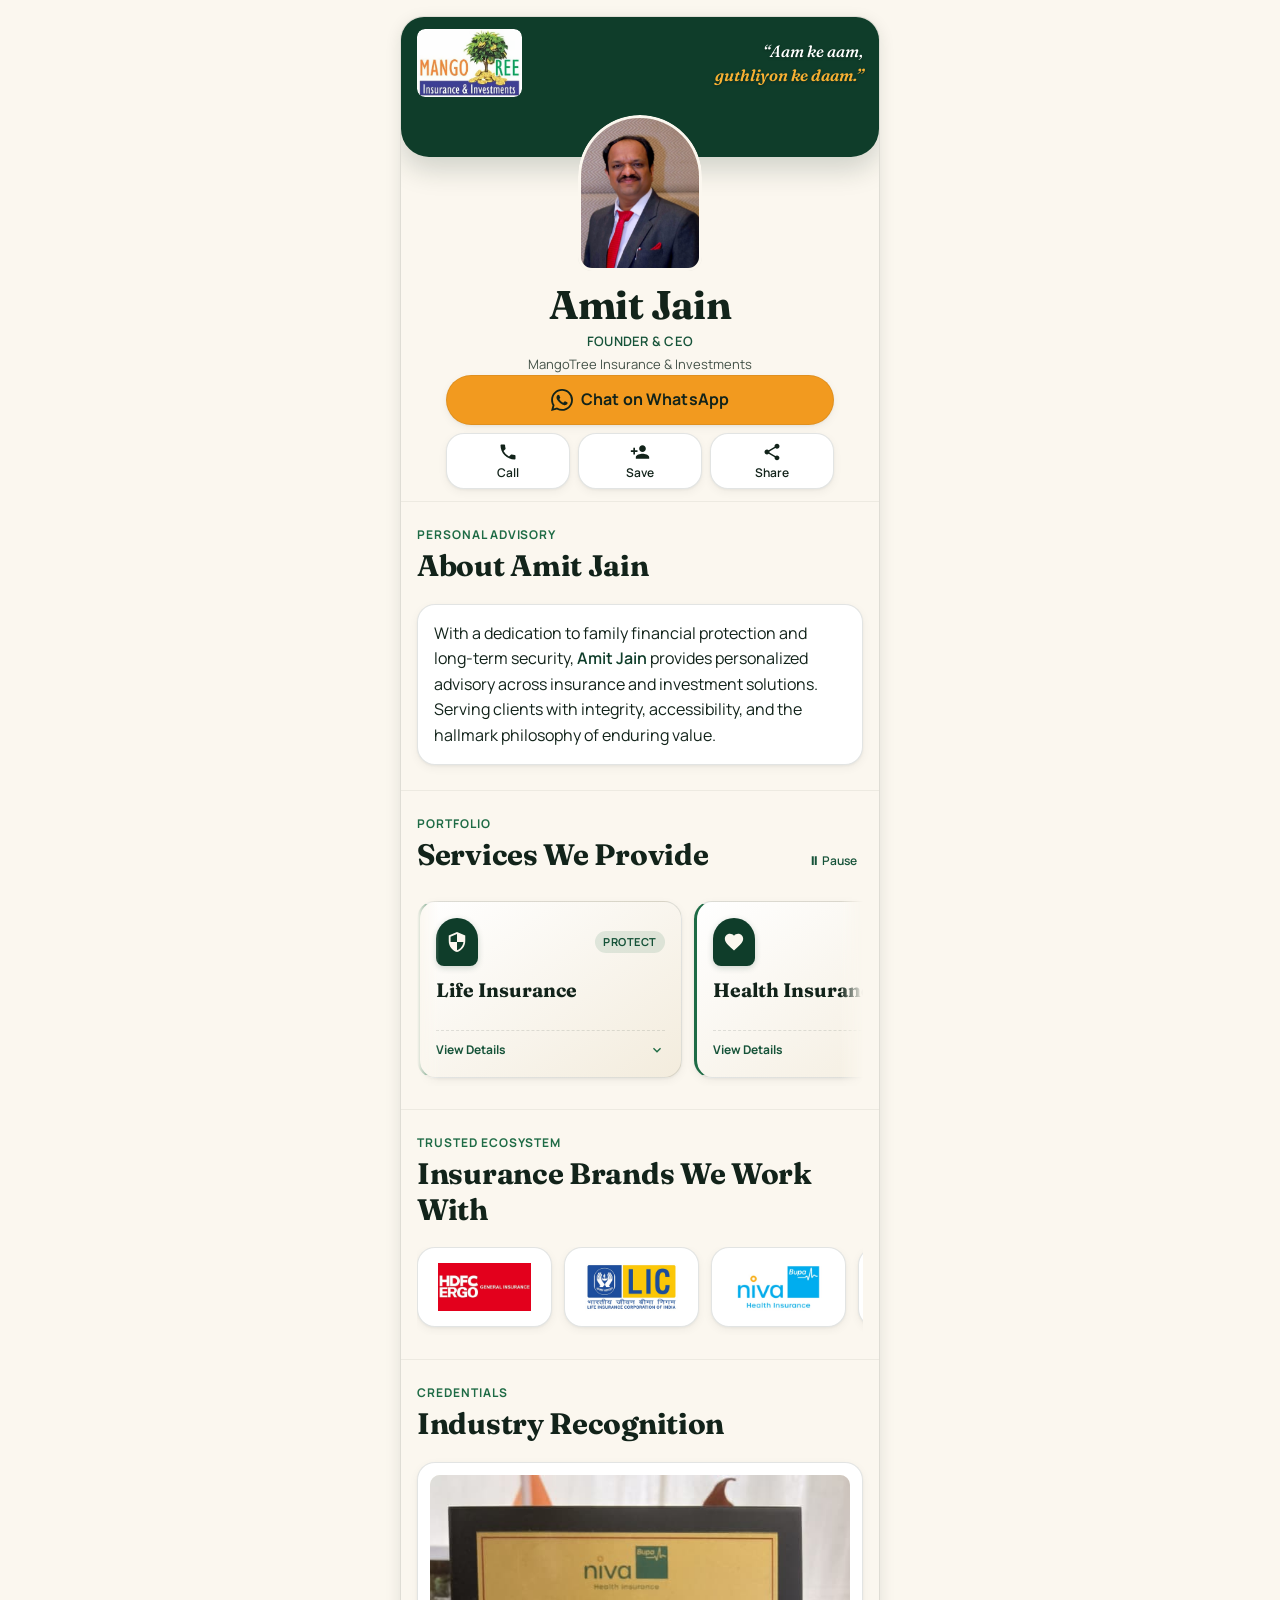
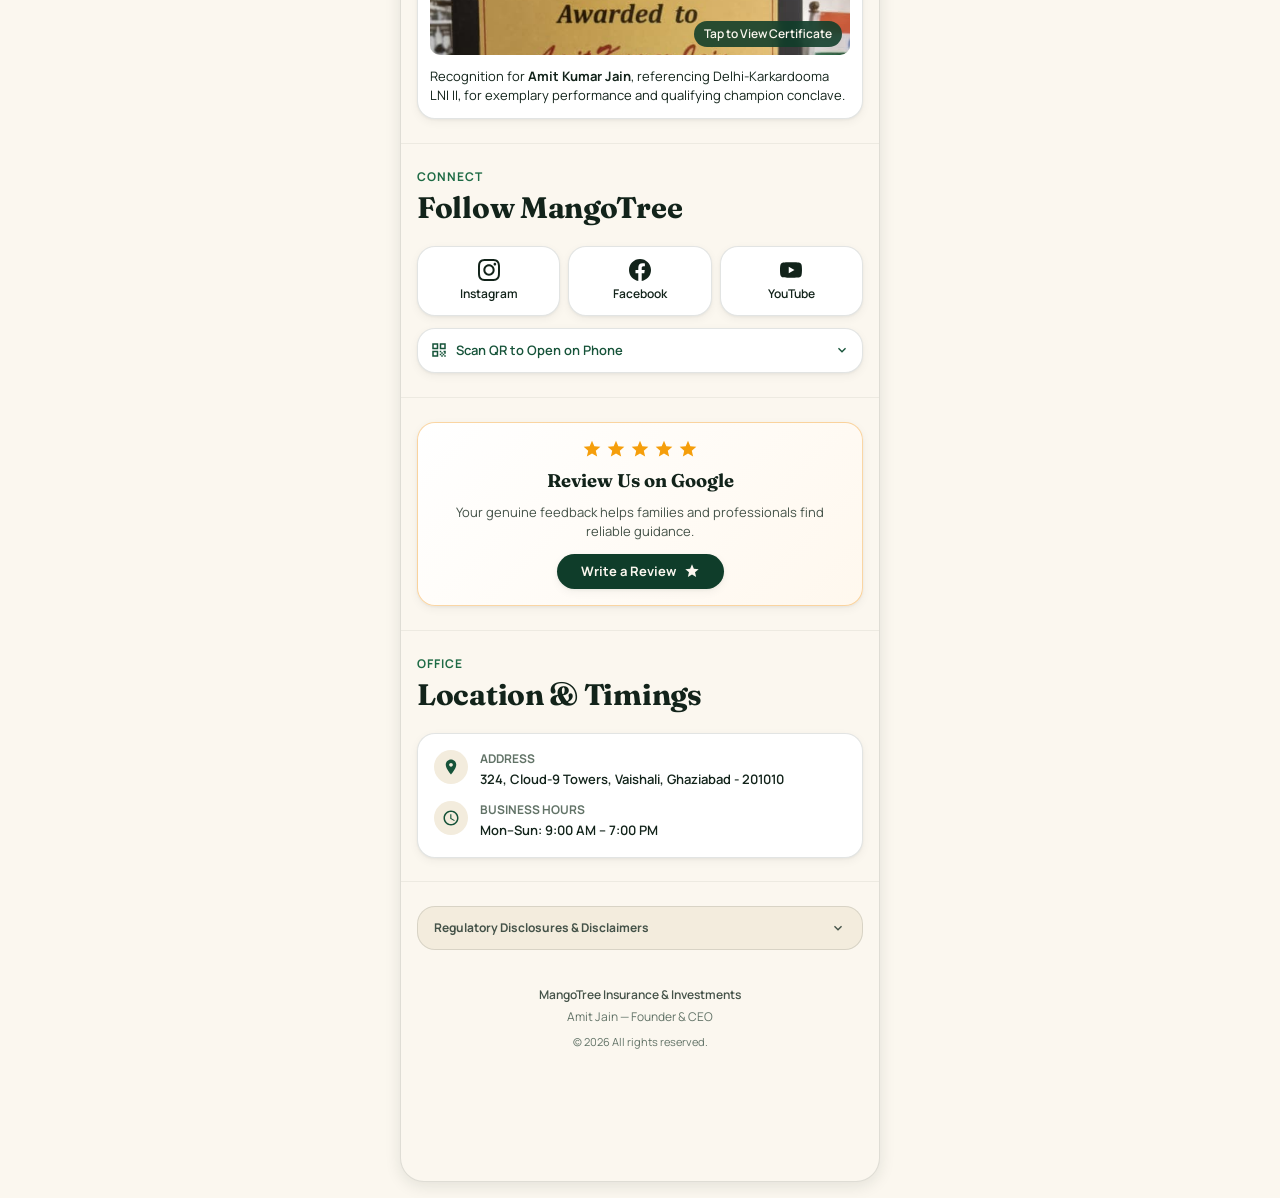
==== commit 53c84099: "fix(services): ensure isolated card expansion, uniform compact height, and click-outside dismissal" ====
--- a/index.html
+++ b/index.html
@@ -12,12 +12,16 @@
   <link rel="preconnect" href="https://fonts.gstatic.com" crossorigin>
   <link href="https://fonts.googleapis.com/css2?family=Fraunces:ital,opsz,wght@0,9..144,500;0,9..144,600;0,9..144,700;1,9..144,500;1,9..144,600&family=Manrope:wght@400;500;600;700&display=swap" rel="stylesheet">
   
+  <!-- Favicon -->
+  <link rel="icon" type="image/png" href="./assets/img/logo-mangotree.png">
+
   <!-- Modern Cascading Layer Stylesheets -->
-  <link rel="stylesheet" href="./css/tokens.css">
-  <link rel="stylesheet" href="./css/base.css">
-  <link rel="stylesheet" href="./css/layout.css">
-  <link rel="stylesheet" href="./css/components.css">
-  <link rel="stylesheet" href="./css/sections.css">
+  <link rel="stylesheet" href="./css/tokens.css?v=3">
+  <link rel="stylesheet" href="./css/base.css?v=3">
+  <link rel="stylesheet" href="./css/layout.css?v=3">
+  <link rel="stylesheet" href="./css/components.css?v=3">
+  <link rel="stylesheet" href="./css/sections.css?v=3">
+  <link rel="stylesheet" href="./css/motion.css?v=3">
 </head>
 <body>
 
@@ -99,7 +103,7 @@
 
   <!-- Mobile-first App Shell -->
   <main class="app-shell">
-    
+
     <!-- 1. Hero Section -->
     <section class="hero-section" aria-label="Amit Jain profile header">
       
@@ -109,6 +113,11 @@
           <a href="./" class="brand-logo-link" aria-label="MangoTree Insurance & Investments Home">
             <img id="brand-logo" class="brand-logo" src="./assets/img/logo-mangotree.png" alt="MangoTree Insurance & Investments Logo">
           </a>
+          <!-- Tagline: Hindi in Latin Script beside Logo in the Green Canopy Header -->
+          <p id="hero-tagline" class="hero-tagline" lang="hi-Latn">
+            <span class="tagline-primary">“Aam ke aam,</span>
+            <span class="tagline-accent">guthliyon ke daam.”</span>
+          </p>
         </header>
       </div>
 
@@ -127,12 +136,6 @@
         <h1 id="hero-name" class="hero-name">Amit Jain</h1>
         <p id="hero-role" class="hero-role">Founder & CEO</p>
         <p id="hero-company" class="hero-company">MangoTree Insurance & Investments</p>
-        
-        <!-- Tagline: Hindi in Latin Script with WCAG AA Accent -->
-        <p id="hero-tagline" class="hero-tagline" lang="hi-Latn">
-          <span class="tagline-primary">“Aam ke aam,</span>
-          <span class="tagline-accent">guthliyon ke daam.”</span>
-        </p>
       </div>
 
       <!-- Action Cluster: WhatsApp Primary + Call, Save, Share Secondary -->
@@ -170,7 +173,7 @@
     </section>
 
     <!-- 2. About Section -->
-    <section class="section about-section" aria-labelledby="about-heading">
+    <section id="about-section" class="section about-section reveal-on-scroll" aria-labelledby="about-heading">
       <div class="section-header">
         <p class="section-eyebrow">Personal Advisory</p>
         <h2 id="about-heading" class="section-title">About Amit Jain</h2>
@@ -182,180 +185,362 @@
       </div>
     </section>
 
-    <!-- 3. Services Bento Grid Section -->
-    <section class="section services-section" aria-labelledby="services-heading">
+    <!-- 3. Services Infinite Auto-Scrolling Rail Section -->
+    <section id="services-section" class="section services-section reveal-on-scroll" aria-labelledby="services-heading">
       <div class="section-header">
         <p class="section-eyebrow">Portfolio</p>
-        <h2 id="services-heading" class="section-title">Services We Provide</h2>
-      </div>
-
-      <div class="services-bento">
-        <!-- 1. Life Insurance (Featured Large Tile) -->
-        <article class="service-tile service-tile-featured">
-          <div class="service-top">
-            <div class="service-icon-well">
-              <svg class="btn-icon" aria-hidden="true"><use href="#icon-life"></use></svg>
-            </div>
-            <span class="service-badge badge-protect">Protect</span>
+        <div style="display: flex; align-items: baseline; justify-content: space-between; gap: 8px;">
+          <h2 id="services-heading" class="section-title">Services We Provide</h2>
+          <button type="button" id="btn-toggle-marquee" class="btn-pause-marquee" aria-label="Pause or resume auto scroll">
+            <span id="marquee-status-text">⏸ Pause</span>
+          </button>
+        </div>
+      </div>
+
+      <!-- Marquee Carousel Track with Seamless Dual Loop -->
+      <div class="services-marquee-wrap" id="services-marquee-wrap" role="region" aria-label="Auto-scrolling services carousel">
+        <div class="services-marquee-track" id="services-track">
+          
+          <!-- Primary Track Group -->
+          <div class="services-group" aria-hidden="false">
+            <!-- 1. Life Insurance -->
+            <article class="service-tile service-tile-featured">
+              <div class="service-top">
+                <div class="service-icon-well">
+                  <svg class="btn-icon" aria-hidden="true"><use href="#icon-life"></use></svg>
+                </div>
+                <span class="service-badge badge-protect">Protect</span>
+              </div>
+              <div>
+                <h3 class="service-name">Life Insurance</h3>
+                <details class="service-details" name="service-item">
+                  <summary>
+                    <span>View Details</span>
+                    <svg class="btn-icon" aria-hidden="true"><use href="#icon-chevron-down"></use></svg>
+                  </summary>
+                  <p class="service-blurb">Comprehensive financial security for your family's future through term and whole life plans.</p>
+                  <a class="service-inquire-link" href="https://wa.me/919911502502?text=Hi%20Amit%2C%20I%20would%20like%20to%20know%20more%20about%20Life%20Insurance." target="_blank" rel="noopener noreferrer">Inquire on WhatsApp &rarr;</a>
+                </details>
+              </div>
+            </article>
+
+            <!-- 2. Health Insurance -->
+            <article class="service-tile service-tile-featured">
+              <div class="service-top">
+                <div class="service-icon-well">
+                  <svg class="btn-icon" aria-hidden="true"><use href="#icon-health"></use></svg>
+                </div>
+                <span class="service-badge badge-protect">Protect</span>
+              </div>
+              <div>
+                <h3 class="service-name">Health Insurance</h3>
+                <details class="service-details" name="service-item">
+                  <summary>
+                    <span>View Details</span>
+                    <svg class="btn-icon" aria-hidden="true"><use href="#icon-chevron-down"></use></svg>
+                  </summary>
+                  <p class="service-blurb">Cashless medical and hospitalization coverage ensuring quality treatment without financial strain.</p>
+                  <a class="service-inquire-link" href="https://wa.me/919911502502?text=Hi%20Amit%2C%20I%20would%20like%20to%20know%20more%20about%20Health%20Insurance." target="_blank" rel="noopener noreferrer">Inquire on WhatsApp &rarr;</a>
+                </details>
+              </div>
+            </article>
+
+            <!-- 3. Children Future -->
+            <article class="service-tile service-tile-featured">
+              <div class="service-top">
+                <div class="service-icon-well">
+                  <svg class="btn-icon" aria-hidden="true"><use href="#icon-child"></use></svg>
+                </div>
+                <span class="service-badge badge-plan">Plan</span>
+              </div>
+              <div>
+                <h3 class="service-name">Children Future</h3>
+                <details class="service-details" name="service-item">
+                  <summary>
+                    <span>View Details</span>
+                    <svg class="btn-icon" aria-hidden="true"><use href="#icon-chevron-down"></use></svg>
+                  </summary>
+                  <p class="service-blurb">Secure funding for your child's higher education and career milestones.</p>
+                  <a class="service-inquire-link" href="https://wa.me/919911502502?text=Hi%20Amit%2C%20I%20would%20like%20to%20know%20more%20about%20Children%20Future%20Planning." target="_blank" rel="noopener noreferrer">Inquire on WhatsApp &rarr;</a>
+                </details>
+              </div>
+            </article>
+
+            <!-- 4. Accident Insurance -->
+            <article class="service-tile service-tile-featured">
+              <div class="service-top">
+                <div class="service-icon-well">
+                  <svg class="btn-icon" aria-hidden="true"><use href="#icon-accident"></use></svg>
+                </div>
+                <span class="service-badge badge-protect">Protect</span>
+              </div>
+              <div>
+                <h3 class="service-name">Accident Insurance</h3>
+                <details class="service-details" name="service-item">
+                  <summary>
+                    <span>View Details</span>
+                    <svg class="btn-icon" aria-hidden="true"><use href="#icon-chevron-down"></use></svg>
+                  </summary>
+                  <p class="service-blurb">Comprehensive coverage and income protection against unexpected accidents.</p>
+                  <a class="service-inquire-link" href="https://wa.me/919911502502?text=Hi%20Amit%2C%20I%20would%20like%20to%20know%20more%20about%20Accident%20Insurance." target="_blank" rel="noopener noreferrer">Inquire on WhatsApp &rarr;</a>
+                </details>
+              </div>
+            </article>
+
+            <!-- 5. Retirement Insurance -->
+            <article class="service-tile service-tile-featured">
+              <div class="service-top">
+                <div class="service-icon-well">
+                  <svg class="btn-icon" aria-hidden="true"><use href="#icon-retire"></use></svg>
+                </div>
+                <span class="service-badge badge-plan">Plan</span>
+              </div>
+              <div>
+                <h3 class="service-name">Retirement Insurance</h3>
+                <details class="service-details" name="service-item">
+                  <summary>
+                    <span>View Details</span>
+                    <svg class="btn-icon" aria-hidden="true"><use href="#icon-chevron-down"></use></svg>
+                  </summary>
+                  <p class="service-blurb">Guaranteed pension and annuity solutions for an independent lifestyle.</p>
+                  <a class="service-inquire-link" href="https://wa.me/919911502502?text=Hi%20Amit%2C%20I%20would%20like%20to%20know%20more%20about%20Retirement%20Planning." target="_blank" rel="noopener noreferrer">Inquire on WhatsApp &rarr;</a>
+                </details>
+              </div>
+            </article>
+
+            <!-- 6. Residential Insurance -->
+            <article class="service-tile service-tile-featured">
+              <div class="service-top">
+                <div class="service-icon-well">
+                  <svg class="btn-icon" aria-hidden="true"><use href="#icon-residence"></use></svg>
+                </div>
+                <span class="service-badge badge-protect">Protect</span>
+              </div>
+              <div>
+                <h3 class="service-name">Residential Insurance</h3>
+                <details class="service-details" name="service-item">
+                  <summary>
+                    <span>View Details</span>
+                    <svg class="btn-icon" aria-hidden="true"><use href="#icon-chevron-down"></use></svg>
+                  </summary>
+                  <p class="service-blurb">Protection against fire, natural hazards, and theft for home and contents.</p>
+                  <a class="service-inquire-link" href="https://wa.me/919911502502?text=Hi%20Amit%2C%20I%20would%20like%20to%20know%20more%20about%20Residential%20Insurance." target="_blank" rel="noopener noreferrer">Inquire on WhatsApp &rarr;</a>
+                </details>
+              </div>
+            </article>
+
+            <!-- 7. Mutual Funds -->
+            <article class="service-tile service-tile-featured">
+              <div class="service-top">
+                <div class="service-icon-well">
+                  <svg class="btn-icon" aria-hidden="true"><use href="#icon-mutual"></use></svg>
+                </div>
+                <span class="service-badge badge-grow">Grow</span>
+              </div>
+              <div>
+                <h3 class="service-name">Mutual Funds</h3>
+                <details class="service-details" name="service-item">
+                  <summary>
+                    <span>View Details</span>
+                    <svg class="btn-icon" aria-hidden="true"><use href="#icon-chevron-down"></use></svg>
+                  </summary>
+                  <p class="service-blurb">Disciplined long-term wealth creation through tailored Systematic Investment Plans (SIPs).</p>
+                  <a class="service-inquire-link" href="https://wa.me/919911502502?text=Hi%20Amit%2C%20I%20would%20like%20to%20know%20more%20about%20Mutual%20Funds." target="_blank" rel="noopener noreferrer">Inquire on WhatsApp &rarr;</a>
+                </details>
+              </div>
+            </article>
+
+            <!-- 8. Travel Insurance -->
+            <article class="service-tile service-tile-featured">
+              <div class="service-top">
+                <div class="service-icon-well">
+                  <svg class="btn-icon" aria-hidden="true"><use href="#icon-travel"></use></svg>
+                </div>
+                <span class="service-badge badge-protect">Protect</span>
+              </div>
+              <div>
+                <h3 class="service-name">Travel Insurance</h3>
+                <details class="service-details" name="service-item">
+                  <summary>
+                    <span>View Details</span>
+                    <svg class="btn-icon" aria-hidden="true"><use href="#icon-chevron-down"></use></svg>
+                  </summary>
+                  <p class="service-blurb">International and domestic trip cover for medical emergencies and cancellations.</p>
+                  <a class="service-inquire-link" href="https://wa.me/919911502502?text=Hi%20Amit%2C%20I%20would%20like%20to%20know%20more%20about%20Travel%20Insurance." target="_blank" rel="noopener noreferrer">Inquire on WhatsApp &rarr;</a>
+                </details>
+              </div>
+            </article>
           </div>
-          <div>
-            <h3 class="service-name">Life Insurance</h3>
-            <details class="service-details">
-              <summary>
-                <span>View Details</span>
-                <svg class="btn-icon" aria-hidden="true"><use href="#icon-chevron-down"></use></svg>
-              </summary>
-              <p class="service-blurb">Comprehensive financial security for your family's future through term and whole life plans.</p>
-              <a class="service-inquire-link" href="https://wa.me/919911502502?text=Hi%20Amit%2C%20I%20would%20like%20to%20know%20more%20about%20Life%20Insurance." target="_blank" rel="noopener noreferrer">Inquire on WhatsApp &rarr;</a>
-            </details>
+
+          <!-- Duplicate Group for Seamless Gapless Loop -->
+          <div class="services-group" aria-hidden="true">
+            <article class="service-tile service-tile-featured">
+              <div class="service-top">
+                <div class="service-icon-well">
+                  <svg class="btn-icon" aria-hidden="true"><use href="#icon-life"></use></svg>
+                </div>
+                <span class="service-badge badge-protect">Protect</span>
+              </div>
+              <div>
+                <h3 class="service-name">Life Insurance</h3>
+                <details class="service-details" name="service-item">
+                  <summary>
+                    <span>View Details</span>
+                    <svg class="btn-icon" aria-hidden="true"><use href="#icon-chevron-down"></use></svg>
+                  </summary>
+                  <p class="service-blurb">Comprehensive financial security for your family's future through term and whole life plans.</p>
+                  <a class="service-inquire-link" href="https://wa.me/919911502502?text=Hi%20Amit%2C%20I%20would%20like%20to%20know%20more%20about%20Life%20Insurance." target="_blank" rel="noopener noreferrer">Inquire on WhatsApp &rarr;</a>
+                </details>
+              </div>
+            </article>
+
+            <article class="service-tile service-tile-featured">
+              <div class="service-top">
+                <div class="service-icon-well">
+                  <svg class="btn-icon" aria-hidden="true"><use href="#icon-health"></use></svg>
+                </div>
+                <span class="service-badge badge-protect">Protect</span>
+              </div>
+              <div>
+                <h3 class="service-name">Health Insurance</h3>
+                <details class="service-details" name="service-item">
+                  <summary>
+                    <span>View Details</span>
+                    <svg class="btn-icon" aria-hidden="true"><use href="#icon-chevron-down"></use></svg>
+                  </summary>
+                  <p class="service-blurb">Cashless medical and hospitalization coverage ensuring quality treatment without financial strain.</p>
+                  <a class="service-inquire-link" href="https://wa.me/919911502502?text=Hi%20Amit%2C%20I%20would%20like%20to%20know%20more%20about%20Health%20Insurance." target="_blank" rel="noopener noreferrer">Inquire on WhatsApp &rarr;</a>
+                </details>
+              </div>
+            </article>
+
+            <article class="service-tile service-tile-featured">
+              <div class="service-top">
+                <div class="service-icon-well">
+                  <svg class="btn-icon" aria-hidden="true"><use href="#icon-child"></use></svg>
+                </div>
+                <span class="service-badge badge-plan">Plan</span>
+              </div>
+              <div>
+                <h3 class="service-name">Children Future</h3>
+                <details class="service-details" name="service-item">
+                  <summary>
+                    <span>View Details</span>
+                    <svg class="btn-icon" aria-hidden="true"><use href="#icon-chevron-down"></use></svg>
+                  </summary>
+                  <p class="service-blurb">Secure funding for your child's higher education and career milestones.</p>
+                  <a class="service-inquire-link" href="https://wa.me/919911502502?text=Hi%20Amit%2C%20I%20would%20like%20to%20know%20more%20about%20Children%20Future%20Planning." target="_blank" rel="noopener noreferrer">Inquire on WhatsApp &rarr;</a>
+                </details>
+              </div>
+            </article>
+
+            <article class="service-tile service-tile-featured">
+              <div class="service-top">
+                <div class="service-icon-well">
+                  <svg class="btn-icon" aria-hidden="true"><use href="#icon-accident"></use></svg>
+                </div>
+                <span class="service-badge badge-protect">Protect</span>
+              </div>
+              <div>
+                <h3 class="service-name">Accident Insurance</h3>
+                <details class="service-details" name="service-item">
+                  <summary>
+                    <span>View Details</span>
+                    <svg class="btn-icon" aria-hidden="true"><use href="#icon-chevron-down"></use></svg>
+                  </summary>
+                  <p class="service-blurb">Comprehensive coverage and income protection against unexpected accidents.</p>
+                  <a class="service-inquire-link" href="https://wa.me/919911502502?text=Hi%20Amit%2C%20I%20would%20like%20to%20know%20more%20about%20Accident%20Insurance." target="_blank" rel="noopener noreferrer">Inquire on WhatsApp &rarr;</a>
+                </details>
+              </div>
+            </article>
+
+            <article class="service-tile service-tile-featured">
+              <div class="service-top">
+                <div class="service-icon-well">
+                  <svg class="btn-icon" aria-hidden="true"><use href="#icon-retire"></use></svg>
+                </div>
+                <span class="service-badge badge-plan">Plan</span>
+              </div>
+              <div>
+                <h3 class="service-name">Retirement Insurance</h3>
+                <details class="service-details" name="service-item">
+                  <summary>
+                    <span>View Details</span>
+                    <svg class="btn-icon" aria-hidden="true"><use href="#icon-chevron-down"></use></svg>
+                  </summary>
+                  <p class="service-blurb">Guaranteed pension and annuity solutions for an independent lifestyle.</p>
+                  <a class="service-inquire-link" href="https://wa.me/919911502502?text=Hi%20Amit%2C%20I%20would%20like%20to%20know%20more%20about%20Retirement%20Planning." target="_blank" rel="noopener noreferrer">Inquire on WhatsApp &rarr;</a>
+                </details>
+              </div>
+            </article>
+
+            <article class="service-tile service-tile-featured">
+              <div class="service-top">
+                <div class="service-icon-well">
+                  <svg class="btn-icon" aria-hidden="true"><use href="#icon-residence"></use></svg>
+                </div>
+                <span class="service-badge badge-protect">Protect</span>
+              </div>
+              <div>
+                <h3 class="service-name">Residential Insurance</h3>
+                <details class="service-details" name="service-item">
+                  <summary>
+                    <span>View Details</span>
+                    <svg class="btn-icon" aria-hidden="true"><use href="#icon-chevron-down"></use></svg>
+                  </summary>
+                  <p class="service-blurb">Protection against fire, natural hazards, and theft for home and contents.</p>
+                  <a class="service-inquire-link" href="https://wa.me/919911502502?text=Hi%20Amit%2C%20I%20would%20like%20to%20know%20more%20about%20Residential%20Insurance." target="_blank" rel="noopener noreferrer">Inquire on WhatsApp &rarr;</a>
+                </details>
+              </div>
+            </article>
+
+            <article class="service-tile service-tile-featured">
+              <div class="service-top">
+                <div class="service-icon-well">
+                  <svg class="btn-icon" aria-hidden="true"><use href="#icon-mutual"></use></svg>
+                </div>
+                <span class="service-badge badge-grow">Grow</span>
+              </div>
+              <div>
+                <h3 class="service-name">Mutual Funds</h3>
+                <details class="service-details" name="service-item">
+                  <summary>
+                    <span>View Details</span>
+                    <svg class="btn-icon" aria-hidden="true"><use href="#icon-chevron-down"></use></svg>
+                  </summary>
+                  <p class="service-blurb">Disciplined long-term wealth creation through tailored Systematic Investment Plans (SIPs).</p>
+                  <a class="service-inquire-link" href="https://wa.me/919911502502?text=Hi%20Amit%2C%20I%20would%20like%20to%20know%20more%20about%20Mutual%20Funds." target="_blank" rel="noopener noreferrer">Inquire on WhatsApp &rarr;</a>
+                </details>
+              </div>
+            </article>
+
+            <article class="service-tile service-tile-featured">
+              <div class="service-top">
+                <div class="service-icon-well">
+                  <svg class="btn-icon" aria-hidden="true"><use href="#icon-travel"></use></svg>
+                </div>
+                <span class="service-badge badge-protect">Protect</span>
+              </div>
+              <div>
+                <h3 class="service-name">Travel Insurance</h3>
+                <details class="service-details" name="service-item">
+                  <summary>
+                    <span>View Details</span>
+                    <svg class="btn-icon" aria-hidden="true"><use href="#icon-chevron-down"></use></svg>
+                  </summary>
+                  <p class="service-blurb">International and domestic trip cover for medical emergencies and cancellations.</p>
+                  <a class="service-inquire-link" href="https://wa.me/919911502502?text=Hi%20Amit%2C%20I%20would%20like%20to%20know%20more%20about%20Travel%20Insurance." target="_blank" rel="noopener noreferrer">Inquire on WhatsApp &rarr;</a>
+                </details>
+              </div>
+            </article>
           </div>
-        </article>
-
-        <!-- 2. Health Insurance (Featured Large Tile) -->
-        <article class="service-tile service-tile-featured">
-          <div class="service-top">
-            <div class="service-icon-well">
-              <svg class="btn-icon" aria-hidden="true"><use href="#icon-health"></use></svg>
-            </div>
-            <span class="service-badge badge-protect">Protect</span>
-          </div>
-          <div>
-            <h3 class="service-name">Health Insurance</h3>
-            <details class="service-details">
-              <summary>
-                <span>View Details</span>
-                <svg class="btn-icon" aria-hidden="true"><use href="#icon-chevron-down"></use></svg>
-              </summary>
-              <p class="service-blurb">Cashless medical and hospitalization coverage ensuring quality treatment without financial strain.</p>
-              <a class="service-inquire-link" href="https://wa.me/919911502502?text=Hi%20Amit%2C%20I%20would%20like%20to%20know%20more%20about%20Health%20Insurance." target="_blank" rel="noopener noreferrer">Inquire on WhatsApp &rarr;</a>
-            </details>
-          </div>
-        </article>
-
-        <!-- 3. Children Future -->
-        <article class="service-tile">
-          <div class="service-top">
-            <div class="service-icon-well">
-              <svg class="btn-icon" aria-hidden="true"><use href="#icon-child"></use></svg>
-            </div>
-            <span class="service-badge badge-plan">Plan</span>
-          </div>
-          <div>
-            <h3 class="service-name">Children Future</h3>
-            <details class="service-details">
-              <summary>
-                <span>Details</span>
-                <svg class="btn-icon" aria-hidden="true"><use href="#icon-chevron-down"></use></svg>
-              </summary>
-              <p class="service-blurb">Secure funding for your child's higher education and career milestones.</p>
-            </details>
-          </div>
-        </article>
-
-        <!-- 4. Accident Insurance -->
-        <article class="service-tile">
-          <div class="service-top">
-            <div class="service-icon-well">
-              <svg class="btn-icon" aria-hidden="true"><use href="#icon-accident"></use></svg>
-            </div>
-            <span class="service-badge badge-protect">Protect</span>
-          </div>
-          <div>
-            <h3 class="service-name">Accident Insurance</h3>
-            <details class="service-details">
-              <summary>
-                <span>Details</span>
-                <svg class="btn-icon" aria-hidden="true"><use href="#icon-chevron-down"></use></svg>
-              </summary>
-              <p class="service-blurb">Comprehensive coverage and income protection against unexpected accidents.</p>
-            </details>
-          </div>
-        </article>
-
-        <!-- 5. Retirement Insurance -->
-        <article class="service-tile">
-          <div class="service-top">
-            <div class="service-icon-well">
-              <svg class="btn-icon" aria-hidden="true"><use href="#icon-retire"></use></svg>
-            </div>
-            <span class="service-badge badge-plan">Plan</span>
-          </div>
-          <div>
-            <h3 class="service-name">Retirement Insurance</h3>
-            <details class="service-details">
-              <summary>
-                <span>Details</span>
-                <svg class="btn-icon" aria-hidden="true"><use href="#icon-chevron-down"></use></svg>
-              </summary>
-              <p class="service-blurb">Guaranteed pension and annuity solutions for an independent lifestyle.</p>
-            </details>
-          </div>
-        </article>
-
-        <!-- 6. Residential Insurance -->
-        <article class="service-tile">
-          <div class="service-top">
-            <div class="service-icon-well">
-              <svg class="btn-icon" aria-hidden="true"><use href="#icon-residence"></use></svg>
-            </div>
-            <span class="service-badge badge-protect">Protect</span>
-          </div>
-          <div>
-            <h3 class="service-name">Residential Insurance</h3>
-            <details class="service-details">
-              <summary>
-                <span>Details</span>
-                <svg class="btn-icon" aria-hidden="true"><use href="#icon-chevron-down"></use></svg>
-              </summary>
-              <p class="service-blurb">Protection against fire, natural hazards, and theft for home and contents.</p>
-            </details>
-          </div>
-        </article>
-
-        <!-- 7. Mutual Funds -->
-        <article class="service-tile">
-          <div class="service-top">
-            <div class="service-icon-well">
-              <svg class="btn-icon" aria-hidden="true"><use href="#icon-mutual"></use></svg>
-            </div>
-            <span class="service-badge badge-grow">Grow</span>
-          </div>
-          <div>
-            <h3 class="service-name">Mutual Funds</h3>
-            <details class="service-details">
-              <summary>
-                <span>Details</span>
-                <svg class="btn-icon" aria-hidden="true"><use href="#icon-chevron-down"></use></svg>
-              </summary>
-              <p class="service-blurb">Disciplined long-term wealth creation through tailored Systematic Investment Plans (SIPs).</p>
-            </details>
-          </div>
-        </article>
-
-        <!-- 8. Travel Insurance -->
-        <article class="service-tile">
-          <div class="service-top">
-            <div class="service-icon-well">
-              <svg class="btn-icon" aria-hidden="true"><use href="#icon-travel"></use></svg>
-            </div>
-            <span class="service-badge badge-protect">Protect</span>
-          </div>
-          <div>
-            <h3 class="service-name">Travel Insurance</h3>
-            <details class="service-details">
-              <summary>
-                <span>Details</span>
-                <svg class="btn-icon" aria-hidden="true"><use href="#icon-chevron-down"></use></svg>
-              </summary>
-              <p class="service-blurb">International and domestic trip cover for medical emergencies and cancellations.</p>
-            </details>
-          </div>
-        </article>
+
+        </div>
       </div>
     </section>
 
     <!-- 4. Insurance Ecosystem Rail -->
-    <section class="section partners-section" aria-labelledby="partners-heading">
+    <section id="partners-section" class="section partners-section reveal-on-scroll" aria-labelledby="partners-heading">
       <div class="section-header">
         <p class="section-eyebrow">Trusted Ecosystem</p>
         <h2 id="partners-heading" class="section-title">Insurance Brands We Work With</h2>
@@ -378,7 +563,7 @@
     </section>
 
     <!-- 5. Recognition & Credentials Section -->
-    <section class="section recognition-section" aria-labelledby="recognition-heading">
+    <section id="recognition-section" class="section recognition-section reveal-on-scroll" aria-labelledby="recognition-heading">
       <div class="section-header">
         <p class="section-eyebrow">Credentials</p>
         <h2 id="recognition-heading" class="section-title">Industry Recognition</h2>
@@ -396,7 +581,7 @@
     </section>
 
     <!-- 6. Connect & Social Profiles (Strict Separation from Share System) -->
-    <section class="section connect-section" aria-labelledby="connect-heading">
+    <section id="connect-section" class="section connect-section reveal-on-scroll" aria-labelledby="connect-heading">
       <div class="section-header">
         <p class="section-eyebrow">Connect</p>
         <h2 id="connect-heading" class="section-title">Follow MangoTree</h2>
@@ -432,7 +617,7 @@
               <svg class="btn-icon" style="width: 16px; height: 16px;" aria-hidden="true"><use href="#icon-chevron-down"></use></svg>
             </summary>
             <div class="qr-body">
-              <img class="qr-image" src="./assets/img/qr-mangotree.png" alt="MangoTree Digital Card QR Code" width="170" height="170" loading="lazy">
+              <img class="qr-image" src="./assets/img/qr-mangotree.png" alt="MangoTree Digital Card QR Code" width="240" height="240" loading="lazy">
               <p class="qr-caption">Scan with any smartphone camera to view and save this digital card.</p>
             </div>
           </details>
@@ -441,7 +626,7 @@
     </section>
 
     <!-- 7. Google Review Card -->
-    <section class="section review-section-wrap" aria-label="Customer review card">
+    <section id="review-section" class="section review-section-wrap reveal-on-scroll" aria-label="Customer review card">
       <div class="review-card">
         <div class="review-stars" aria-label="5 stars rating">
           <svg class="btn-icon" aria-hidden="true"><use href="#icon-star"></use></svg>
@@ -460,7 +645,7 @@
     </section>
 
     <!-- 8. Location & Hours -->
-    <section class="section location-section" aria-labelledby="location-heading">
+    <section id="location-section" class="section location-section reveal-on-scroll" aria-labelledby="location-heading">
       <div class="section-header">
         <p class="section-eyebrow">Office</p>
         <h2 id="location-heading" class="section-title">Location & Timings</h2>
@@ -491,7 +676,7 @@
     </section>
 
     <!-- 9. Disclaimer & Minimal Footer -->
-    <section class="section disclaimer-section" aria-label="Legal disclosure and disclaimer">
+    <section class="section disclaimer-section reveal-on-scroll" aria-label="Legal disclosure and disclaimer">
       <div class="disclaimer-card">
         <details class="disclaimer-details">
           <summary>
@@ -625,7 +810,7 @@
   <div id="toast-region" class="toast-region" role="status" aria-live="polite" aria-atomic="true"></div>
 
   <!-- Standard ES Module Entry -->
-  <script type="module" src="./js/main.js"></script>
+  <script type="module" src="./js/main.js?v=3"></script>
 
   <!-- Desktop file:// Protocol Fallback (Guarantees zero CORS failures when double-clicking index.html) -->
   <script>
@@ -746,6 +931,79 @@
               showToast('Link copied!', 'success');
             });
           };
+        }
+
+        // Marquee pause/play toggle button
+        const track = document.getElementById('services-track');
+        const toggleBtn = document.getElementById('btn-toggle-marquee');
+        const statusText = document.getElementById('marquee-status-text');
+        if (track && toggleBtn && statusText) {
+          toggleBtn.onclick = () => {
+            const isPaused = track.classList.toggle('is-paused');
+            statusText.textContent = isPaused ? '▶ Resume' : '⏸ Pause';
+          };
+        }
+
+        // Exclusive service cards accordion (only one open at a time) & click-outside dismissal
+        const allServiceDetails = document.querySelectorAll('.service-details');
+
+        function updateFallbackMarqueePause() {
+          if (!track) return;
+          const anyOpen = Array.from(allServiceDetails).some(d => d.open);
+          track.classList.toggle('has-open-card', anyOpen);
+        }
+
+        function closeAllFallbackServiceDetails() {
+          let closedAny = false;
+          allServiceDetails.forEach(d => {
+            if (d.open) {
+              d.open = false;
+              closedAny = true;
+            }
+          });
+          if (closedAny) updateFallbackMarqueePause();
+        }
+
+        allServiceDetails.forEach(details => {
+          details.addEventListener('toggle', () => {
+            if (details.open) {
+              allServiceDetails.forEach(other => {
+                if (other !== details && other.open) other.open = false;
+              });
+            }
+            updateFallbackMarqueePause();
+          });
+        });
+
+        // Close open card when clicking or tapping outside
+        document.addEventListener('click', (e) => {
+          if (e.target && typeof e.target.closest === 'function' && e.target.closest('.service-details')) return;
+          closeAllFallbackServiceDetails();
+        });
+
+        document.addEventListener('pointerdown', (e) => {
+          if (e.target && typeof e.target.closest === 'function' && e.target.closest('.service-tile')) return;
+          closeAllFallbackServiceDetails();
+        });
+
+        document.addEventListener('keydown', (e) => {
+          if (e.key === 'Escape') {
+            closeAllFallbackServiceDetails();
+          }
+        });
+
+        // Scroll reveals fallback
+        const sections = document.querySelectorAll('.reveal-on-scroll');
+        if (sections.length && 'IntersectionObserver' in window) {
+          const revealObs = new IntersectionObserver((entries, obs) => {
+            entries.forEach(entry => {
+              if (entry.isIntersecting) {
+                entry.target.classList.add('is-revealed');
+                obs.unobserve(entry.target);
+              }
+            });
+          }, { threshold: 0.1 });
+          sections.forEach(s => revealObs.observe(s));
         }
 
         // Mobile action bar observer
--- a/css/layout.css
+++ b/css/layout.css
@@ -50,19 +50,22 @@
   .canopy-header {
     width: 100%;
     display: flex;
-    justify-content: flex-start;
-    align-items: center;
+    justify-content: space-between;
+    align-items: center;
+    gap: var(--s-2);
     margin-bottom: var(--s-3);
   }
 
   .brand-logo-link {
     display: inline-flex;
     align-items: center;
-    background-color: #FFFFFF;
-    padding: 6px 14px;
-    border-radius: var(--r-sm);
-    box-shadow: 0 3px 12px rgba(0, 0, 0, 0.16);
-    border: 1px solid rgba(255, 255, 255, 0.25);
+    flex-shrink: 0;
+    padding: 0;
+    background: transparent;
+    border: none;
+    box-shadow: none;
+    border-radius: 8px;
+    overflow: hidden;
     transition: transform var(--dur-1) var(--ease-out);
   }
 
@@ -71,11 +74,12 @@
   }
 
   .brand-logo {
-    width: clamp(140px, 38vw, 195px);
-    height: auto;
-    max-height: 75px;
+    height: clamp(52px, 14vw, 68px);
+    width: auto;
+    max-width: clamp(140px, 42vw, 195px);
     object-fit: contain;
     display: block;
+    border-radius: 8px;
   }
 
   /* Portrait Arch Wrapper — Overlaps the green canopy boundary */
@@ -140,24 +144,34 @@
     margin: 0;
   }
 
-  /* Tagline */
+  /* Tagline beside Logo in Canopy Header */
+  .canopy-header .hero-tagline,
   .hero-tagline {
     font-family: var(--font-display);
-    font-size: clamp(1.05rem, 0.95rem + 0.6vw, 1.25rem);
+    font-size: clamp(0.82rem, 0.72rem + 0.5vw, 1.02rem);
     font-style: italic;
     font-weight: 500;
     line-height: 1.35;
-    color: var(--ink);
-    margin: var(--s-2) 0 var(--s-3);
-    display: flex;
-    flex-direction: column;
-    align-items: center;
-    gap: 1px;
+    color: #FFFFFF;
+    margin: 0;
+    display: flex;
+    flex-direction: column;
+    align-items: flex-end;
+    text-align: right;
+    gap: 2px;
+    flex: 1;
+    min-width: 0;
+  }
+
+  .tagline-primary {
+    color: #FFFFFF !important;
+    text-shadow: 0 1px 3px rgba(0, 0, 0, 0.4);
   }
 
   .tagline-accent {
-    color: var(--mango-text);
+    color: #F8B133 !important;
     font-weight: 600;
+    text-shadow: 0 1px 3px rgba(0, 0, 0, 0.4);
   }
 
   /* Action Cluster Container */
--- a/css/sections.css
+++ b/css/sections.css
@@ -61,44 +61,69 @@
   }
 
   /* -------------------------------------------------------------
-     2. SERVICES BENTO GRID
+     2. SERVICES INFINITE AUTO-SCROLL RAIL (Mobile-first & Dynamic)
      ------------------------------------------------------------- */
-  .services-bento {
-    display: grid;
-    grid-template-columns: repeat(2, 1fr);
+  .services-section {
+    overflow: hidden;
+  }
+
+  .services-marquee-wrap {
+    width: 100%;
+    overflow: hidden;
+    position: relative;
+    padding: var(--s-2) 0;
+    mask-image: linear-gradient(to right, transparent 0%, black 5%, black 95%, transparent 100%);
+    -webkit-mask-image: linear-gradient(to right, transparent 0%, black 5%, black 95%, transparent 100%);
+  }
+
+  .services-marquee-track {
+    display: flex;
+    gap: 0;
+    align-items: flex-start;
+    width: max-content;
+    will-change: transform;
+    animation: services-marquee 32s linear infinite;
+  }
+
+  .services-marquee-track:hover,
+  .services-marquee-track:focus-within,
+  .services-marquee-track:has(.service-details[open]),
+  .services-marquee-track.has-open-card,
+  .services-marquee-track.is-paused {
+    animation-play-state: paused;
+  }
+
+  .services-group {
+    display: flex;
     gap: var(--s-3);
-  }
-
-  @media (min-width: 768px) {
-    .services-bento {
-      grid-template-columns: repeat(4, 1fr);
-    }
+    align-items: flex-start;
+    padding-right: var(--s-3);
   }
 
   .service-tile {
-    background-color: var(--paper-card);
-    border: 1px solid var(--line);
-    border-radius: var(--r-md);
-    padding: var(--s-3);
-    display: flex;
-    flex-direction: column;
-    justify-content: space-between;
+    flex: 0 0 clamp(210px, 60vw, 265px);
+    width: clamp(210px, 60vw, 265px);
+    align-self: flex-start;
+    height: auto;
+    background: linear-gradient(145deg, #FFFFFF 0%, var(--paper-2) 100%);
+    border: 1px solid var(--line);
+    border-left: 3.5px solid var(--leaf-700);
+    border-radius: var(--r-md);
+    padding: var(--s-4);
+    display: flex;
+    flex-direction: column;
+    justify-content: flex-start;
     gap: var(--s-2);
     box-shadow: var(--sh-1);
-    transition: transform var(--dur-1) var(--ease-out), border-color var(--dur-1) var(--ease-out);
+    box-sizing: border-box;
+    transition: transform var(--dur-1) var(--ease-out), border-color var(--dur-1) var(--ease-out), box-shadow var(--dur-1) var(--ease-out);
   }
 
   .service-tile:hover {
     border-color: rgba(18, 35, 26, 0.25);
+    border-left-color: var(--mango-500);
     transform: translateY(-2px);
-  }
-
-  /* Hero Featured Services (Life & Health take full width on mobile or 2-cols on desktop) */
-  .service-tile-featured {
-    grid-column: span 2;
-    background: linear-gradient(145deg, #FFFFFF 0%, var(--paper-2) 100%);
-    border-left: 3.5px solid var(--leaf-700);
-    padding: var(--s-4);
+    box-shadow: var(--sh-2);
   }
 
   .service-top {
@@ -120,6 +145,11 @@
     justify-content: center;
     flex-shrink: 0;
     box-shadow: 0 2px 6px rgba(15, 61, 42, 0.2);
+    transition: background-color var(--dur-1) var(--ease-out);
+  }
+
+  .service-tile:hover .service-icon-well {
+    background-color: var(--leaf-800);
   }
 
   .service-icon-well .btn-icon {
@@ -144,14 +174,48 @@
 
   .service-name {
     font-family: var(--font-display);
-    font-size: 1.05rem;
+    font-size: clamp(1.05rem, 0.95rem + 0.4vw, 1.22rem);
     font-weight: 700;
     color: var(--ink);
     margin: var(--s-1) 0 0;
+    line-height: 1.25;
+    word-break: break-word;
+    min-height: 48px;
+    display: flex;
+    align-items: flex-start;
+  }
+
+  /* Interactive Marquee Controls */
+  .services-controls {
+    display: flex;
+    align-items: center;
+    justify-content: space-between;
+    padding: 0 var(--s-1);
+    font-size: var(--fs-caption);
+    color: var(--ink-muted);
+  }
+
+  .btn-pause-marquee {
+    background: none;
+    border: none;
+    font-family: var(--font-ui);
+    font-size: var(--fs-caption);
+    font-weight: 600;
+    color: var(--leaf-800);
+    cursor: pointer;
+    display: inline-flex;
+    align-items: center;
+    gap: 4px;
+    padding: 2px 6px;
+    border-radius: var(--r-sm);
+  }
+
+  .btn-pause-marquee:hover {
+    background-color: rgba(18, 35, 26, 0.06);
   }
 
   .service-tile-featured .service-name {
-    font-size: 1.2rem;
+    font-size: clamp(1.05rem, 0.95rem + 0.4vw, 1.22rem);
   }
 
   /* Expandable Disclosure for Service Details */
@@ -162,15 +226,47 @@
     padding-top: var(--s-2);
   }
 
+  /* Synchronized Pulse Animation for View Details */
+  @keyframes details-pulse {
+    0%, 100% {
+      opacity: 0.85;
+      color: var(--leaf-800);
+      transform: scale(1);
+    }
+    50% {
+      opacity: 1;
+      color: var(--mango-text);
+      transform: scale(1.04);
+      text-shadow: 0 0 6px rgba(242, 154, 31, 0.35);
+    }
+  }
+
   .service-details summary {
     font-size: var(--fs-caption);
-    font-weight: 600;
+    font-weight: 700;
     color: var(--leaf-800);
     cursor: pointer;
     list-style: none;
     display: flex;
     align-items: center;
     justify-content: space-between;
+    padding: 2px 0;
+    user-select: none;
+  }
+
+  .service-details summary span {
+    display: inline-flex;
+    align-items: center;
+    gap: 4px;
+    transform-origin: left center;
+    animation: details-pulse 2s ease-in-out infinite;
+  }
+
+  .service-details[open] summary span {
+    animation: none;
+    color: var(--leaf-800);
+    transform: none;
+    text-shadow: none;
   }
 
   .service-details summary::-webkit-details-marker {
@@ -180,6 +276,7 @@
   .service-details summary .btn-icon {
     width: 16px;
     height: 16px;
+    color: var(--leaf-700);
     transition: transform var(--dur-1) var(--ease-out);
   }
 
@@ -237,8 +334,10 @@
   }
 
   .partner-logo {
+    width: auto;
+    height: 48px;
     max-width: 100%;
-    max-height: 52px;
+    aspect-ratio: 512 / 264;
     object-fit: contain;
   }
 
--- a/css/motion.css
+++ b/css/motion.css
@@ -0,0 +1,268 @@
+@layer motion {
+  /* -------------------------------------------------------------
+     1. LOAD CHOREOGRAPHY (< 1.2s total, never blocks interaction)
+     ------------------------------------------------------------- */
+  
+  /* 80ms: Logo fade in */
+  .brand-logo-link {
+    animation: fade-in var(--dur-3) var(--ease-out) 80ms both;
+  }
+
+  /* 160ms: Portrait arch clip-path reveal bottom->top (700ms, ease-out) + scale 1.04->1 */
+  .portrait-arch {
+    animation: arch-reveal var(--dur-4) var(--ease-out) 160ms both;
+  }
+
+  .portrait-img {
+    animation: portrait-scale var(--dur-4) var(--ease-out) 160ms both;
+    transform-origin: center top;
+  }
+
+  /* 400ms: Name + Title translateY 12px->0, fade, 400ms */
+  .hero-name {
+    animation: slide-up-fade var(--dur-3) var(--ease-out) 400ms both;
+  }
+
+  .hero-role, .hero-company {
+    animation: slide-up-fade var(--dur-3) var(--ease-out) 460ms both;
+  }
+
+  /* 200ms: Tagline beside logo staggers in after brand logo (80ms) */
+  .tagline-primary {
+    display: inline-block;
+    animation: slide-up-fade var(--dur-3) var(--ease-out) 200ms both;
+  }
+
+  .tagline-accent {
+    display: inline-block;
+    animation: slide-up-fade var(--dur-3) var(--ease-out) 300ms both;
+  }
+
+  /* 700ms: CTA buttons stagger 60ms, fade + 8px rise */
+  #cta-whatsapp-hero {
+    animation: cta-rise var(--dur-3) var(--ease-out) 700ms both;
+  }
+
+  .hero-secondary-grid > :nth-child(1) {
+    animation: cta-rise var(--dur-3) var(--ease-out) 760ms both;
+  }
+  .hero-secondary-grid > :nth-child(2) {
+    animation: cta-rise var(--dur-3) var(--ease-out) 820ms both;
+  }
+  .hero-secondary-grid > :nth-child(3) {
+    animation: cta-rise var(--dur-3) var(--ease-out) 880ms both;
+  }
+
+  /* -------------------------------------------------------------
+     2. KEYFRAME DEFINITIONS (GPU-accelerated transform & opacity only)
+     ------------------------------------------------------------- */
+  @keyframes fade-in {
+    from { opacity: 0; }
+    to { opacity: 1; }
+  }
+
+  @keyframes slide-up-fade {
+    from {
+      opacity: 0;
+      transform: translate3d(0, 12px, 0);
+    }
+    to {
+      opacity: 1;
+      transform: translate3d(0, 0, 0);
+    }
+  }
+
+  @keyframes cta-rise {
+    from {
+      opacity: 0;
+      transform: translate3d(0, 8px, 0);
+    }
+    to {
+      opacity: 1;
+      transform: translate3d(0, 0, 0);
+    }
+  }
+
+  @keyframes arch-reveal {
+    from {
+      clip-path: inset(100% 0 0 0 round 62px 62px 14px 14px);
+    }
+    to {
+      clip-path: inset(0 0 0 0 round 62px 62px 14px 14px);
+    }
+  }
+
+  @keyframes portrait-scale {
+    from {
+      transform: scale(1.04);
+    }
+    to {
+      transform: scale(1);
+    }
+  }
+
+  /* -------------------------------------------------------------
+     3. INFINITE AUTO-SCROLL MARQUEE FOR SERVICES
+     ------------------------------------------------------------- */
+  @keyframes services-marquee {
+    0% {
+      transform: translate3d(0, 0, 0);
+    }
+    100% {
+      transform: translate3d(-50%, 0, 0);
+    }
+  }
+
+  .services-marquee-track {
+    display: flex;
+    gap: 0;
+    align-items: flex-start;
+    width: max-content;
+    will-change: transform;
+    animation: services-marquee 32s linear infinite;
+  }
+
+  .services-marquee-track:hover,
+  .services-marquee-track:focus-within,
+  .services-marquee-track:has(.service-details[open]),
+  .services-marquee-track.has-open-card,
+  .services-marquee-track.is-paused {
+    animation-play-state: paused;
+  }
+
+  /* -------------------------------------------------------------
+     4. SCROLL REVEALS & SECTION TRANSITIONS
+     ------------------------------------------------------------- */
+  .reveal-on-scroll {
+    opacity: 0;
+    transform: translate3d(0, 16px, 0);
+    transition: opacity var(--dur-3) var(--ease-out), transform var(--dur-3) var(--ease-out);
+    will-change: opacity, transform;
+  }
+
+  .reveal-on-scroll.is-revealed {
+    opacity: 1;
+    transform: translate3d(0, 0, 0);
+  }
+
+  /* -------------------------------------------------------------
+     5. BUTTON & TILE MICRO-INTERACTIONS
+     ------------------------------------------------------------- */
+  .btn {
+    transition: transform var(--dur-1) var(--ease-out),
+                box-shadow var(--dur-1) var(--ease-out),
+                background-color var(--dur-1) var(--ease-out),
+                border-color var(--dur-1) var(--ease-out);
+  }
+
+  .btn:hover {
+    transform: translate3d(0, -1px, 0);
+    box-shadow: var(--sh-2);
+  }
+
+  .btn:active {
+    transform: scale(0.98);
+  }
+
+  /* Service Tile Hover Micro-interaction */
+  .service-tile {
+    transition: transform var(--dur-1) var(--ease-out),
+                border-color var(--dur-1) var(--ease-out),
+                box-shadow var(--dur-1) var(--ease-out);
+  }
+
+  .service-tile:hover {
+    transform: translate3d(0, -2px, 0);
+    box-shadow: var(--sh-2);
+  }
+
+  .service-tile:hover .service-icon-well {
+    background-color: var(--leaf-800);
+    box-shadow: 0 4px 10px rgba(15, 61, 42, 0.3);
+  }
+
+  .service-inquire-link {
+    transition: transform var(--dur-1) var(--ease-out);
+  }
+
+  .service-inquire-link:hover {
+    transform: translate3d(3px, 0, 0);
+  }
+
+  /* -------------------------------------------------------------
+     7. DIALOG & TOAST TRANSITIONS
+     ------------------------------------------------------------- */
+  dialog[open] {
+    animation: dialog-pop var(--dur-2) var(--ease-out) both;
+  }
+
+  @keyframes dialog-pop {
+    from {
+      opacity: 0;
+      transform: scale(0.96);
+    }
+    to {
+      opacity: 1;
+      transform: scale(1);
+    }
+  }
+
+  dialog::backdrop {
+    animation: backdrop-fade var(--dur-2) var(--ease-out) both;
+  }
+
+  @keyframes backdrop-fade {
+    from { opacity: 0; }
+    to { opacity: 1; }
+  }
+
+  /* -------------------------------------------------------------
+     8. PREFERS-REDUCED-MOTION (ACCESSIBILITY HARD CONSTRAINT)
+     ------------------------------------------------------------- */
+  @media (prefers-reduced-motion: reduce) {
+    *, *::before, *::after {
+      animation-duration: 0.01ms !important;
+      animation-iteration-count: 1 !important;
+      transition-duration: 0.01ms !important;
+      scroll-behavior: auto !important;
+    }
+
+    .brand-logo-link,
+    .portrait-arch,
+    .portrait-img,
+    .hero-name,
+    .hero-role,
+    .hero-company,
+    .tagline-primary,
+    .tagline-accent,
+    #cta-whatsapp-hero,
+    .hero-secondary-grid > * {
+      animation: none !important;
+      opacity: 1 !important;
+      transform: none !important;
+      clip-path: none !important;
+    }
+
+    /* Convert infinite marquee into scrollable track on reduced-motion */
+    .services-marquee-track {
+      animation: none !important;
+      overflow-x: auto;
+      width: 100%;
+      scroll-snap-type: x mandatory;
+    }
+
+    .services-marquee-track .service-tile {
+      scroll-snap-align: start;
+    }
+
+    .reveal-on-scroll {
+      opacity: 1 !important;
+      transform: none !important;
+      transition: none !important;
+    }
+
+    .service-details summary span {
+      animation: none !important;
+    }
+  }
+}
